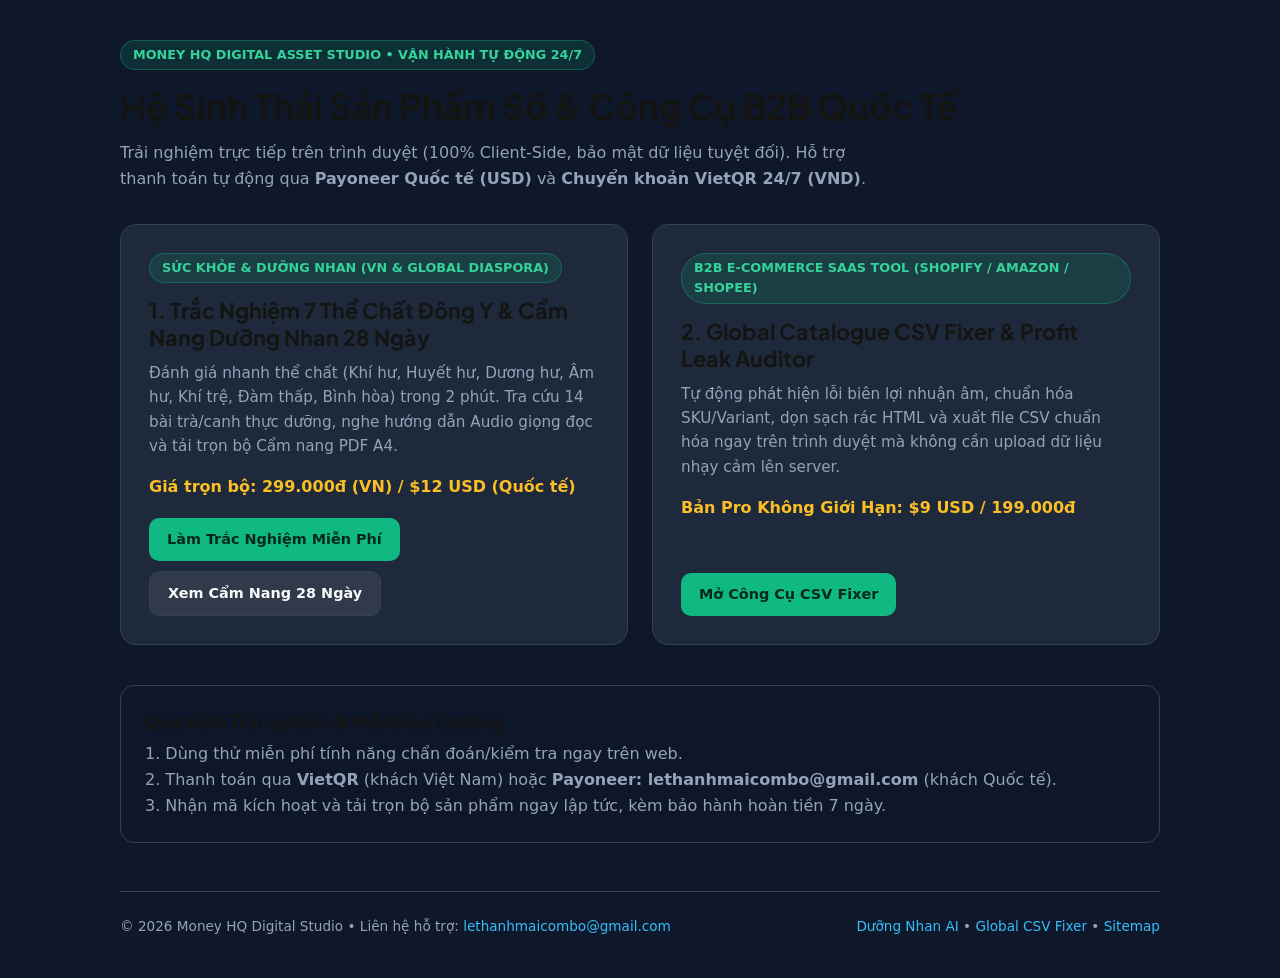
==== index.html @ 8fcea9ee "fix(prod): full quality gate overhaul, diacritics font fix, access control gate & sync" ====
<!DOCTYPE html>
<html lang="vi">
<head>
  <meta charset="UTF-8" />
  <meta name="viewport" content="width=device-width, initial-scale=1.0" />
  <title>Money HQ Digital Assets Studio | Công Cụ B2B & Cẩm Nang Chăm Sóc Sức Khỏe Chủ Động</title>
  <link rel="stylesheet" href="assets/web_capability_library/tokens.css" />
  <meta name="description" content="Hệ sinh thái sản phẩm số vận hành tự động: Cẩm Nang Dưỡng Nhan Đông Y Ứng Dụng (EXP-03) và Global E-Commerce Catalogue CSV Fixer (EXP-02)." />
  <script type="application/ld+json">
  {
    "@context": "https://schema.org",
    "@type": "ItemList",
    "name": "Money HQ Autonomous Digital Products",
    "itemListElement": [
      {
        "@type": "SoftwareApplication",
        "position": 1,
        "name": "Cẩm Nang Dưỡng Nhan & Trắc Nghiệm 7 Thể Chất Đông Y",
        "applicationCategory": "HealthApplication",
        "offers": {"@type": "Offer", "price": "12.00", "priceCurrency": "USD"}
      },
      {
        "@type": "SoftwareApplication",
        "position": 2,
        "name": "Global E-Commerce Catalogue CSV Fixer & Profit Auditor",
        "applicationCategory": "BusinessApplication",
        "offers": {"@type": "Offer", "price": "9.00", "priceCurrency": "USD"}
      }
    ]
  }
  </script>
  <style>
    :root {
      --bg: #0f172a;
      --card: #1e293b;
      --border: #334155;
      --text: #f8fafc;
      --muted: #94a3b8;
      --emerald: #10b981;
      --amber: #f59e0b;
      --rose: #f43f5e;
    }
    * { box-sizing: border-box; margin: 0; padding: 0; }
    body {
      font-family: 'Segoe UI', system-ui, -apple-system, sans-serif;
      background: var(--bg);
      color: var(--text);
      line-height: 1.6;
    }
    .container { max-width: 1080px; margin: 0 auto; padding: 40px 20px; }
    .badge {
      display: inline-block;
      background: rgba(16, 185, 129, 0.15);
      color: #34d399;
      border: 1px solid rgba(16, 185, 129, 0.35);
      padding: 4px 12px;
      border-radius: 999px;
      font-size: 0.8rem;
      font-weight: 700;
      margin-bottom: 14px;
    }
    h1 { font-size: 2.2rem; margin-bottom: 12px; }
    .subtitle { color: var(--muted); max-width: 760px; margin-bottom: 32px; }
    .grid { display: grid; grid-template-columns: repeat(auto-fit, minmax(320px, 1fr)); gap: 24px; }
    .card {
      background: var(--card);
      border: 1px solid var(--border);
      border-radius: 16px;
      padding: 28px;
      display: flex;
      flex-direction: column;
      justify-content: space-between;
    }
    .card h2 { font-size: 1.35rem; margin-bottom: 10px; }
    .card p { color: var(--muted); font-size: 0.95rem; margin-bottom: 16px; }
    .price-row {
      display: flex;
      gap: 12px;
      align-items: center;
      margin-bottom: 18px;
      font-weight: 700;
      color: #fbbf24;
    }
    .btn-group { display: flex; flex-wrap: wrap; gap: 10px; }
    .btn {
      display: inline-block;
      text-decoration: none;
      padding: 10px 18px;
      border-radius: 10px;
      font-weight: 700;
      font-size: 0.9rem;
    }
    .btn-primary { background: var(--emerald); color: #06281e; }
    .btn-secondary { background: rgba(255,255,255,0.08); color: var(--text); border: 1px solid var(--border); }
    .how-it-works {
      margin-top: 40px;
      background: rgba(15, 23, 42, 0.7);
      border: 1px solid var(--border);
      border-radius: 14px;
      padding: 24px;
    }
    footer {
      margin-top: 48px;
      padding-top: 24px;
      border-top: 1px solid var(--border);
      color: var(--muted);
      font-size: 0.85rem;
      display: flex;
      justify-content: space-between;
      flex-wrap: wrap;
      gap: 12px;
    }
    footer a { color: #38bdf8; text-decoration: none; }
  </style>
</head>
<body>
  <div class="container">
    <span class="badge">MONEY HQ DIGITAL ASSET STUDIO • VẬN HÀNH TỰ ĐỘNG 24/7</span>
    <h1>Hệ Sinh Thái Sản Phẩm Số & Công Cụ B2B Quốc Tế</h1>
    <p class="subtitle">
      Trải nghiệm trực tiếp trên trình duyệt (100% Client-Side, bảo mật dữ liệu tuyệt đối).
      Hỗ trợ thanh toán tự động qua <strong>Payoneer Quốc tế (USD)</strong> và <strong>Chuyển khoản VietQR 24/7 (VND)</strong>.
    </p>

    <div class="grid">
      <div class="card">
        <div>
          <span class="badge">SỨC KHỎE & DƯỠNG NHAN (VN & GLOBAL DIASPORA)</span>
          <h2>1. Trắc Nghiệm 7 Thể Chất Đông Y & Cẩm Nang Dưỡng Nhan 28 Ngày</h2>
          <p>
            Đánh giá nhanh thể chất (Khí hư, Huyết hư, Dương hư, Âm hư, Khí trệ, Đàm thấp, Bình hòa) trong 2 phút.
            Tra cứu 14 bài trà/canh thực dưỡng, nghe hướng dẫn Audio giọng đọc và tải trọn bộ Cẩm nang PDF A4.
          </p>
          <div class="price-row">
            <span>Giá trọn bộ: 299.000đ (VN) / $12 USD (Quốc tế)</span>
          </div>
        </div>
        <div class="btn-group">
          <a class="btn btn-primary" href="experiments/exp03-duong-nhan-ai-mvp/">Làm Trắc Nghiệm Miễn Phí</a>
          <a class="btn btn-secondary" href="experiments/exp03-duong-nhan-ai-mvp/handbook.html">Xem Cẩm Nang 28 Ngày</a>
        </div>
      </div>

      <div class="card">
        <div>
          <span class="badge">B2B E-COMMERCE SAAS TOOL (SHOPIFY / AMAZON / SHOPEE)</span>
          <h2>2. Global Catalogue CSV Fixer & Profit Leak Auditor</h2>
          <p>
            Tự động phát hiện lỗi biên lợi nhuận âm, chuẩn hóa SKU/Variant, dọn sạch rác HTML và xuất file CSV
            chuẩn hóa ngay trên trình duyệt mà không cần upload dữ liệu nhạy cảm lên server.
          </p>
          <div class="price-row">
            <span>Bản Pro Không Giới Hạn: $9 USD / 199.000đ</span>
          </div>
        </div>
        <div class="btn-group">
          <a class="btn btn-primary" href="experiments/exp02-catalogue-qa-pilot/">Mở Công Cụ CSV Fixer</a>
        </div>
      </div>
    </div>

    <div class="how-it-works">
      <h3>Quy trình Trải nghiệm & Mở khóa Tự động</h3>
      <p style="color: var(--muted); margin-top: 8px;">
        1. Dùng thử miễn phí tính năng chẩn đoán/kiểm tra ngay trên web.<br/>
        2. Thanh toán qua <strong>VietQR</strong> (khách Việt Nam) hoặc <strong>Payoneer: lethanhmaicombo@gmail.com</strong> (khách Quốc tế).<br/>
        3. Nhận mã kích hoạt và tải trọn bộ sản phẩm ngay lập tức, kèm bảo hành hoàn tiền 7 ngày.
      </p>
    </div>

    <footer>
      <div>© 2026 Money HQ Digital Studio • Liên hệ hỗ trợ: <a href="mailto:lethanhmaicombo@gmail.com">lethanhmaicombo@gmail.com</a></div>
      <div>
        <a href="experiments/exp03-duong-nhan-ai-mvp/">Dưỡng Nhan AI</a> •
        <a href="experiments/exp02-catalogue-qa-pilot/">Global CSV Fixer</a> •
        <a href="sitemap.xml">Sitemap</a>
      </div>
    </footer>
  </div>
</body>
</html>
---- assets/web_capability_library/tokens.css ----
/* hallmark: domain=money-hq-capability-library | theme=multi-material-v1 | fonts=Plus Jakarta Sans+System UI */
/* critique: Editorial material honesty over dark-mode neon AI defaults; strict 8pt spacing, tabular numerals, zero tracked-cap eyebrows. */
/* waivers: none */

@import url('https://fonts.googleapis.com/css2?family=Plus+Jakarta+Sans:ital,wght@0,400;0,500;0,600;0,700;0,800;1,400&display=swap&subset=vietnamese');

:root,
[data-theme="swiss-ledger"] {
  --bg-canvas: #faf8f5;
  --bg-surface: #ffffff;
  --bg-subtle: #f3efe8;
  --bg-inverse: #141413;
  --text-primary: #141413;
  --text-secondary: #4a4843;
  --text-muted: #706d65;
  --text-on-accent: #ffffff;
  --border-hairline: #e4dfd5;
  --border-strong: #141413;
  --accent-primary: #0f5338;
  --accent-primary-hover: #0a3d28;
  --accent-secondary: #9a3412;
  --accent-focus: #1d4ed8;
  --status-ok-bg: #ecfdf5;
  --status-ok-text: #065f46;
  --status-warn-bg: #fffbeb;
  --status-warn-text: #92400e;
  --status-danger-bg: #fef2f2;
  --status-danger-text: #991b1b;
  --font-display: 'Plus Jakarta Sans', -apple-system, BlinkMacSystemFont, "Segoe UI", Roboto, sans-serif;
  --font-sans: 'Plus Jakarta Sans', -apple-system, BlinkMacSystemFont, "Segoe UI", Roboto, sans-serif;
  --font-mono: 'JetBrains Mono', 'Consolas', monospace;
  --radius-sm: 6px;
  --radius-md: 10px;
  --radius-lg: 14px;
  --shadow-card: 0 1px 2px rgba(20, 20, 19, 0.05), 0 8px 24px rgba(20, 20, 19, 0.04);
  --space-1: 8px;
  --space-2: 16px;
  --space-3: 24px;
  --space-4: 32px;
  --space-5: 48px;
  --space-6: 64px;
  --measure-container: 1120px;
  --measure-reading: 68ch;
}

[data-theme="apothecary-paper"] {
  --bg-canvas: #f7f3eb;
  --bg-surface: #fffdf9;
  --bg-subtle: #efe8da;
  --bg-inverse: #231b18;
  --text-primary: #231b18;
  --text-secondary: #52433d;
  --text-muted: #78665e;
  --text-on-accent: #fffdf9;
  --border-hairline: #dfd5c5;
  --border-strong: #854d3b;
  --accent-primary: #8c2d19;
  --accent-primary-hover: #6e2010;
  --accent-secondary: #2e5a44;
  --accent-focus: #8c2d19;
  --font-display: 'Plus Jakarta Sans', -apple-system, BlinkMacSystemFont, "Segoe UI", Roboto, sans-serif;
  --font-sans: 'Plus Jakarta Sans', -apple-system, BlinkMacSystemFont, "Segoe UI", Roboto, sans-serif;
}

[data-theme="hospitality-warm"] {
  --bg-canvas: #fcfbf9;
  --bg-surface: #ffffff;
  --bg-subtle: #f4f2ed;
  --bg-inverse: #18181b;
  --text-primary: #18181b;
  --text-secondary: #52525b;
  --text-muted: #71717a;
  --text-on-accent: #ffffff;
  --border-hairline: #e4e4e7;
  --border-strong: #27272a;
  --accent-primary: #065f46;
  --accent-primary-hover: #064e3b;
  --accent-secondary: #b45309;
  --accent-focus: #065f46;
}

/* Hallmark Floor Gate #4: overflow-x clip on both html and body, never 100vw */
html,
body {
  overflow-x: clip;
  margin: 0;
  padding: 0;
  background-color: var(--bg-canvas);
  color: var(--text-primary);
  font-family: var(--font-sans);
  line-height: 1.6;
  -webkit-font-smoothing: antialiased;
}

*,
*::before,
*::after {
  box-sizing: border-box;
}

/* Hallmark Floor Gate #5: display heads carry overflow-wrap: break-word; min-width: 0 */
h1,
h2,
h3,
.display-heading {
  font-family: var(--font-display);
  overflow-wrap: break-word;
  min-width: 0;
  line-height: 1.25;
  letter-spacing: normal;
  color: var(--text-primary);
}

/* Hallmark Floor Gate #6: instant :focus-visible on every interactive element */
a:focus-visible,
button:focus-visible,
input:focus-visible,
select:focus-visible,
textarea:focus-visible,
[tabindex]:focus-visible {
  outline: 2px solid var(--accent-focus);
  outline-offset: 2px;
  transition: none;
}

/* Hallmark Floor Gate #2: Specific property transitions only, never transition: all */
.interactive-surface {
  transition: background-color 160ms ease-out, border-color 160ms ease-out, color 160ms ease-out, transform 160ms ease-out;
}

/* Tabular figures for prices, SKUs, metrics, and timers */
.tabular-nums,
table,
td,
th,
.price-figure {
  font-variant-numeric: tabular-nums;
}

/* Hallmark Floor Gate #14: Capped & centered container */
.cap-container {
  width: 100%;
  max-width: var(--measure-container);
  margin-inline: auto;
  padding-inline: var(--space-3);
}

/* Hallmark Floor Gate #7: Reduced motion fallback */
@media (prefers-reduced-motion: reduce) {
  *,
  *::before,
  *::after {
    animation-duration: 0.01ms !important;
    animation-iteration-count: 1 !important;
    transition-duration: 0.01ms !important;
    scroll-behavior: auto !important;
  }
}
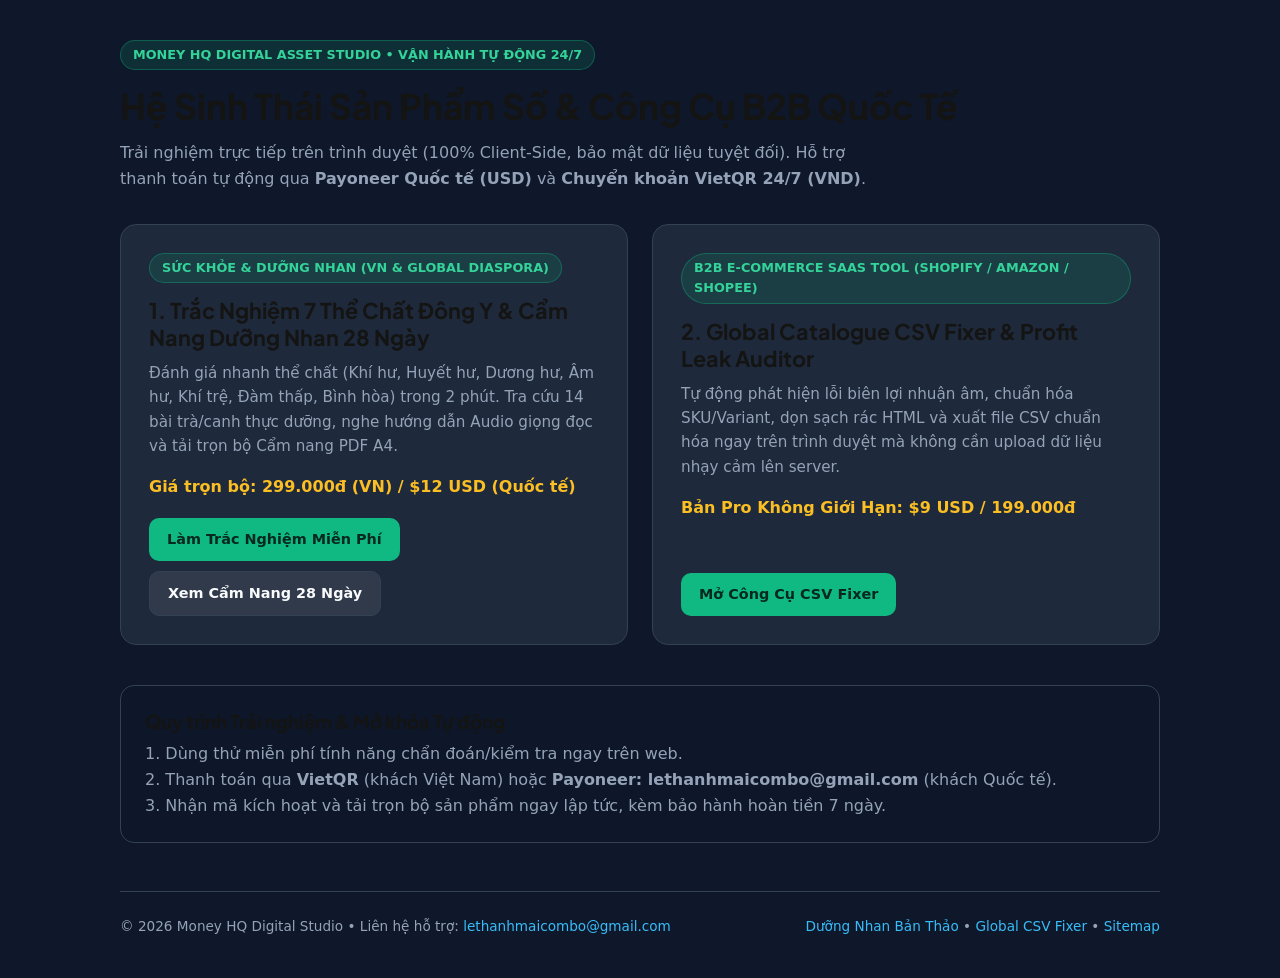
==== commit 917e4275: "fix(commercial): rebrand Duong Nhan to authentic herbal identity, add 4-column footer, and patch tel" ====
--- a/index.html
+++ b/index.html
@@ -171,7 +171,7 @@
     <footer>
       <div>© 2026 Money HQ Digital Studio • Liên hệ hỗ trợ: <a href="mailto:lethanhmaicombo@gmail.com">lethanhmaicombo@gmail.com</a></div>
       <div>
-        <a href="experiments/exp03-duong-nhan-ai-mvp/">Dưỡng Nhan AI</a> •
+        <a href="experiments/exp03-duong-nhan-ai-mvp/">Dưỡng Nhan Bản Thảo</a> •
         <a href="experiments/exp02-catalogue-qa-pilot/">Global CSV Fixer</a> •
         <a href="sitemap.xml">Sitemap</a>
       </div>
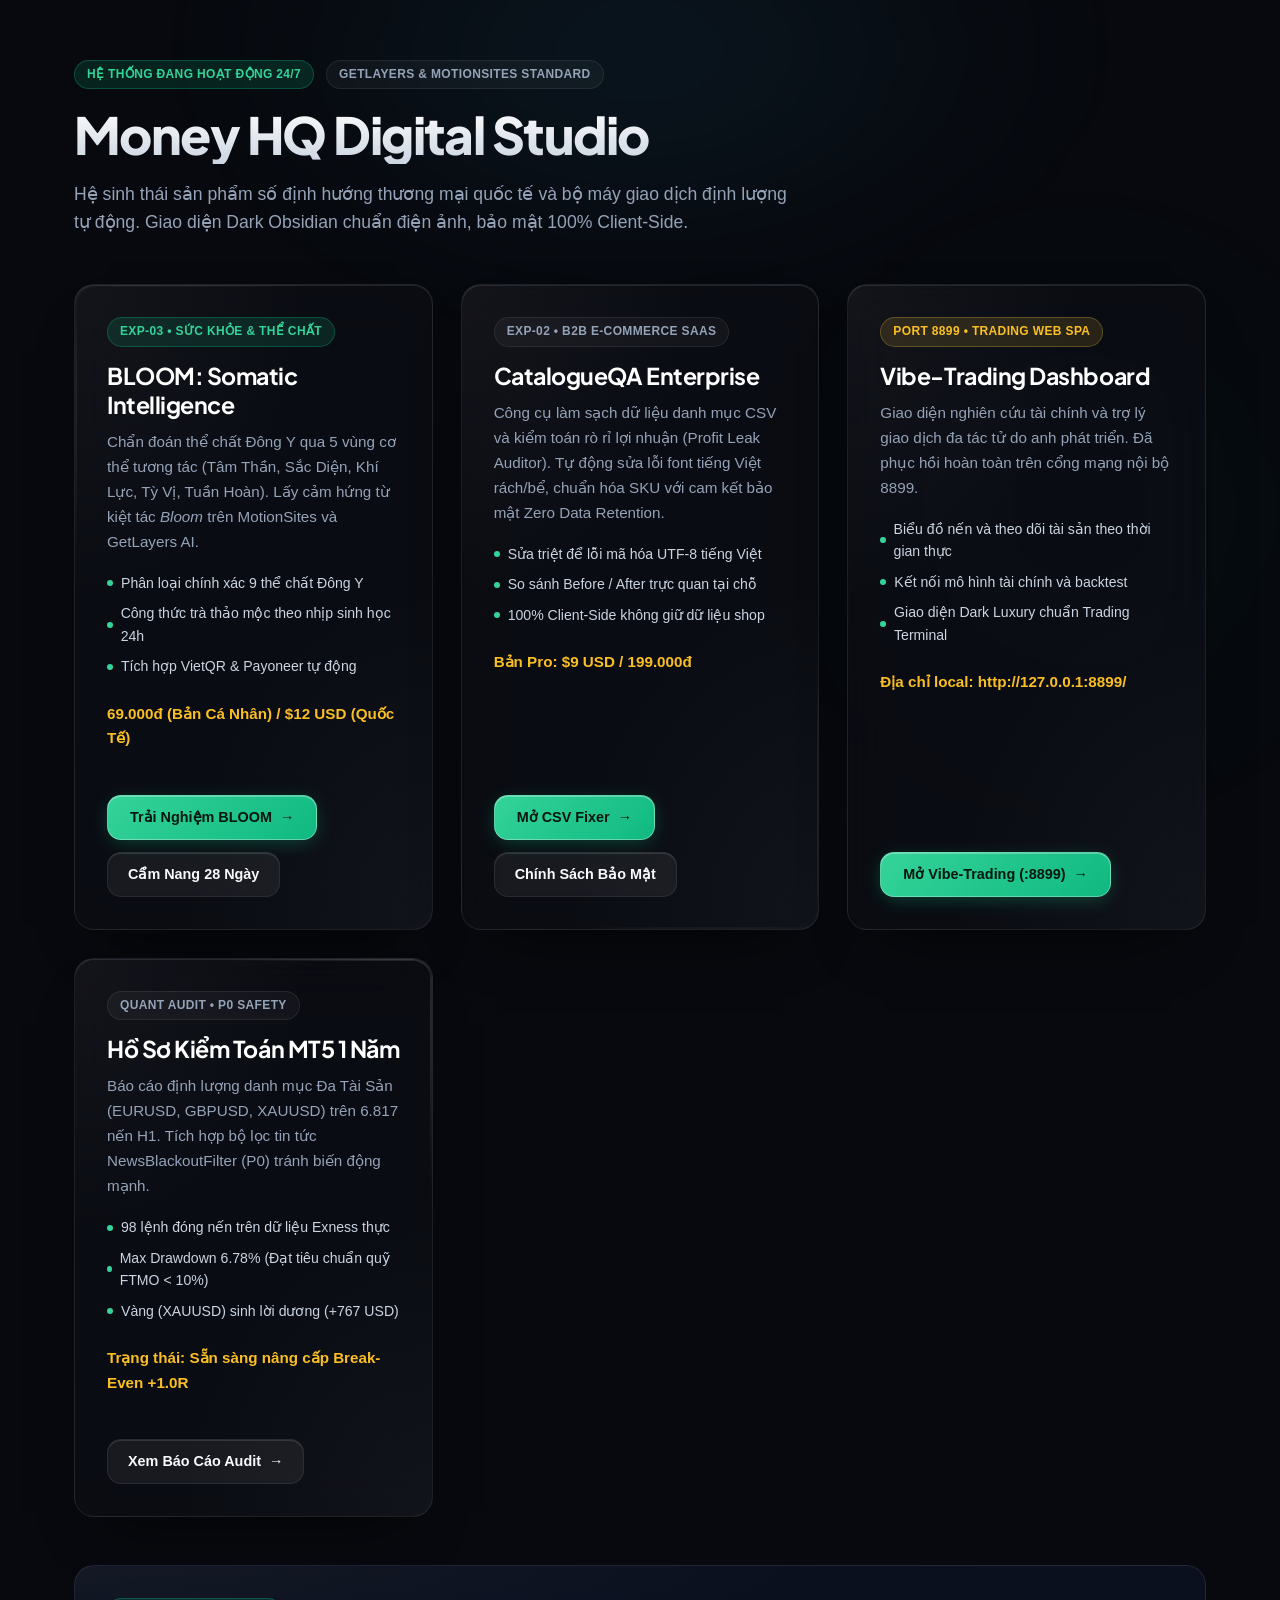
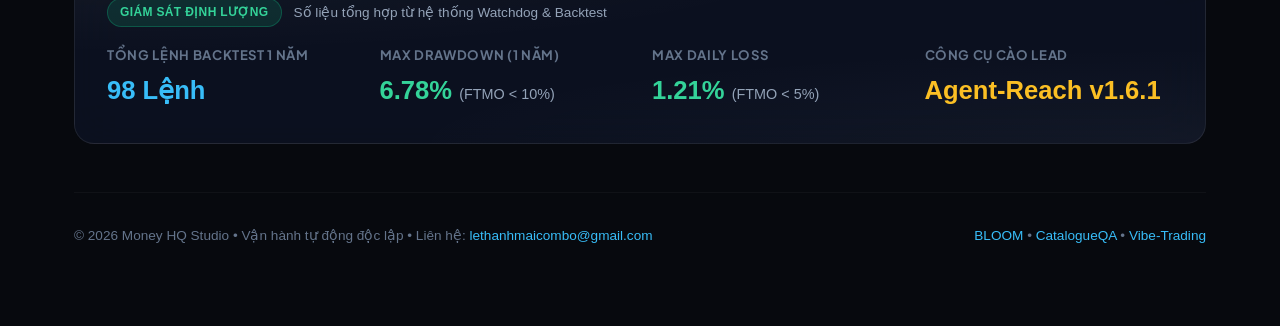
==== commit 0d8b769c: "feat(ui): adapt GetLayers cinematic glass design system and update dynamic Telegram watchdog" ====
--- a/index.html
+++ b/index.html
@@ -1,181 +1,329 @@
-<!DOCTYPE html>
-<html lang="vi">
-<head>
-  <meta charset="UTF-8" />
-  <meta name="viewport" content="width=device-width, initial-scale=1.0" />
-  <title>Money HQ Digital Assets Studio | Công Cụ B2B & Cẩm Nang Chăm Sóc Sức Khỏe Chủ Động</title>
-  <link rel="stylesheet" href="assets/web_capability_library/tokens.css" />
-  <meta name="description" content="Hệ sinh thái sản phẩm số vận hành tự động: Cẩm Nang Dưỡng Nhan Đông Y Ứng Dụng (EXP-03) và Global E-Commerce Catalogue CSV Fixer (EXP-02)." />
-  <script type="application/ld+json">
-  {
-    "@context": "https://schema.org",
-    "@type": "ItemList",
-    "name": "Money HQ Autonomous Digital Products",
-    "itemListElement": [
-      {
-        "@type": "SoftwareApplication",
-        "position": 1,
-        "name": "Cẩm Nang Dưỡng Nhan & Trắc Nghiệm 7 Thể Chất Đông Y",
-        "applicationCategory": "HealthApplication",
-        "offers": {"@type": "Offer", "price": "12.00", "priceCurrency": "USD"}
-      },
-      {
-        "@type": "SoftwareApplication",
-        "position": 2,
-        "name": "Global E-Commerce Catalogue CSV Fixer & Profit Auditor",
-        "applicationCategory": "BusinessApplication",
-        "offers": {"@type": "Offer", "price": "9.00", "priceCurrency": "USD"}
-      }
-    ]
-  }
-  </script>
-  <style>
-    :root {
-      --bg: #0f172a;
-      --card: #1e293b;
-      --border: #334155;
-      --text: #f8fafc;
-      --muted: #94a3b8;
-      --emerald: #10b981;
-      --amber: #f59e0b;
-      --rose: #f43f5e;
-    }
-    * { box-sizing: border-box; margin: 0; padding: 0; }
-    body {
-      font-family: 'Segoe UI', system-ui, -apple-system, sans-serif;
-      background: var(--bg);
-      color: var(--text);
-      line-height: 1.6;
-    }
-    .container { max-width: 1080px; margin: 0 auto; padding: 40px 20px; }
-    .badge {
-      display: inline-block;
-      background: rgba(16, 185, 129, 0.15);
-      color: #34d399;
-      border: 1px solid rgba(16, 185, 129, 0.35);
-      padding: 4px 12px;
-      border-radius: 999px;
-      font-size: 0.8rem;
-      font-weight: 700;
-      margin-bottom: 14px;
-    }
-    h1 { font-size: 2.2rem; margin-bottom: 12px; }
-    .subtitle { color: var(--muted); max-width: 760px; margin-bottom: 32px; }
-    .grid { display: grid; grid-template-columns: repeat(auto-fit, minmax(320px, 1fr)); gap: 24px; }
-    .card {
-      background: var(--card);
-      border: 1px solid var(--border);
-      border-radius: 16px;
-      padding: 28px;
-      display: flex;
-      flex-direction: column;
-      justify-content: space-between;
-    }
-    .card h2 { font-size: 1.35rem; margin-bottom: 10px; }
-    .card p { color: var(--muted); font-size: 0.95rem; margin-bottom: 16px; }
-    .price-row {
-      display: flex;
-      gap: 12px;
-      align-items: center;
-      margin-bottom: 18px;
-      font-weight: 700;
-      color: #fbbf24;
-    }
-    .btn-group { display: flex; flex-wrap: wrap; gap: 10px; }
-    .btn {
-      display: inline-block;
-      text-decoration: none;
-      padding: 10px 18px;
-      border-radius: 10px;
-      font-weight: 700;
-      font-size: 0.9rem;
-    }
-    .btn-primary { background: var(--emerald); color: #06281e; }
-    .btn-secondary { background: rgba(255,255,255,0.08); color: var(--text); border: 1px solid var(--border); }
-    .how-it-works {
-      margin-top: 40px;
-      background: rgba(15, 23, 42, 0.7);
-      border: 1px solid var(--border);
-      border-radius: 14px;
-      padding: 24px;
-    }
-    footer {
-      margin-top: 48px;
-      padding-top: 24px;
-      border-top: 1px solid var(--border);
-      color: var(--muted);
-      font-size: 0.85rem;
-      display: flex;
-      justify-content: space-between;
-      flex-wrap: wrap;
-      gap: 12px;
-    }
-    footer a { color: #38bdf8; text-decoration: none; }
-  </style>
-</head>
-<body>
-  <div class="container">
-    <span class="badge">MONEY HQ DIGITAL ASSET STUDIO • VẬN HÀNH TỰ ĐỘNG 24/7</span>
-    <h1>Hệ Sinh Thái Sản Phẩm Số & Công Cụ B2B Quốc Tế</h1>
-    <p class="subtitle">
-      Trải nghiệm trực tiếp trên trình duyệt (100% Client-Side, bảo mật dữ liệu tuyệt đối).
-      Hỗ trợ thanh toán tự động qua <strong>Payoneer Quốc tế (USD)</strong> và <strong>Chuyển khoản VietQR 24/7 (VND)</strong>.
-    </p>
-
-    <div class="grid">
-      <div class="card">
-        <div>
-          <span class="badge">SỨC KHỎE & DƯỠNG NHAN (VN & GLOBAL DIASPORA)</span>
-          <h2>1. Trắc Nghiệm 7 Thể Chất Đông Y & Cẩm Nang Dưỡng Nhan 28 Ngày</h2>
-          <p>
-            Đánh giá nhanh thể chất (Khí hư, Huyết hư, Dương hư, Âm hư, Khí trệ, Đàm thấp, Bình hòa) trong 2 phút.
-            Tra cứu 14 bài trà/canh thực dưỡng, nghe hướng dẫn Audio giọng đọc và tải trọn bộ Cẩm nang PDF A4.
-          </p>
-          <div class="price-row">
-            <span>Giá trọn bộ: 299.000đ (VN) / $12 USD (Quốc tế)</span>
-          </div>
-        </div>
-        <div class="btn-group">
-          <a class="btn btn-primary" href="experiments/exp03-duong-nhan-ai-mvp/">Làm Trắc Nghiệm Miễn Phí</a>
-          <a class="btn btn-secondary" href="experiments/exp03-duong-nhan-ai-mvp/handbook.html">Xem Cẩm Nang 28 Ngày</a>
-        </div>
-      </div>
-
-      <div class="card">
-        <div>
-          <span class="badge">B2B E-COMMERCE SAAS TOOL (SHOPIFY / AMAZON / SHOPEE)</span>
-          <h2>2. Global Catalogue CSV Fixer & Profit Leak Auditor</h2>
-          <p>
-            Tự động phát hiện lỗi biên lợi nhuận âm, chuẩn hóa SKU/Variant, dọn sạch rác HTML và xuất file CSV
-            chuẩn hóa ngay trên trình duyệt mà không cần upload dữ liệu nhạy cảm lên server.
-          </p>
-          <div class="price-row">
-            <span>Bản Pro Không Giới Hạn: $9 USD / 199.000đ</span>
-          </div>
-        </div>
-        <div class="btn-group">
-          <a class="btn btn-primary" href="experiments/exp02-catalogue-qa-pilot/">Mở Công Cụ CSV Fixer</a>
-        </div>
-      </div>
-    </div>
-
-    <div class="how-it-works">
-      <h3>Quy trình Trải nghiệm & Mở khóa Tự động</h3>
-      <p style="color: var(--muted); margin-top: 8px;">
-        1. Dùng thử miễn phí tính năng chẩn đoán/kiểm tra ngay trên web.<br/>
-        2. Thanh toán qua <strong>VietQR</strong> (khách Việt Nam) hoặc <strong>Payoneer: lethanhmaicombo@gmail.com</strong> (khách Quốc tế).<br/>
-        3. Nhận mã kích hoạt và tải trọn bộ sản phẩm ngay lập tức, kèm bảo hành hoàn tiền 7 ngày.
-      </p>
-    </div>
-
-    <footer>
-      <div>© 2026 Money HQ Digital Studio • Liên hệ hỗ trợ: <a href="mailto:lethanhmaicombo@gmail.com">lethanhmaicombo@gmail.com</a></div>
-      <div>
-        <a href="experiments/exp03-duong-nhan-ai-mvp/">Dưỡng Nhan Bản Thảo</a> •
-        <a href="experiments/exp02-catalogue-qa-pilot/">Global CSV Fixer</a> •
-        <a href="sitemap.xml">Sitemap</a>
-      </div>
-    </footer>
-  </div>
-</body>
-</html>
+<!DOCTYPE html>
+<html lang="vi">
+<head>
+  <meta charset="UTF-8" />
+  <meta name="viewport" content="width=device-width, initial-scale=1.0" />
+  <title>Money HQ Studio | Cinematic Digital Assets & Quantitative Control Plane</title>
+  <link rel="stylesheet" href="assets/web_capability_library/tokens.css" />
+  <link rel="stylesheet" href="assets/getlayers_library/getlayers.css" />
+  <meta name="description" content="Trung tâm điều hành hệ sinh thái sản phẩm số tự động & quant trading: BLOOM Somatic Intelligence, CatalogueQA Enterprise, Vibe-Trading Hub." />
+  
+  <script type="application/ld+json">
+  {
+    "@context": "https://schema.org",
+    "@type": "SoftwareApplication",
+    "name": "Money HQ Autonomous Studio",
+    "applicationCategory": "BusinessApplication",
+    "operatingSystem": "Web Browser"
+  }
+  </script>
+
+  <style>
+    * { box-sizing: border-box; margin: 0; padding: 0; }
+    body {
+      background: var(--layer-bg);
+      color: var(--layer-text-primary);
+      font-family: -apple-system, BlinkMacSystemFont, "Segoe UI", Roboto, sans-serif;
+      line-height: 1.6;
+      min-height: 100vh;
+      position: relative;
+      overflow-x: hidden;
+    }
+    .wrapper {
+      max-width: 1180px;
+      margin: 0 auto;
+      padding: 60px 24px 80px;
+      position: relative;
+      z-index: 10;
+    }
+    .header {
+      margin-bottom: 48px;
+    }
+    .eyebrow-row {
+      display: flex;
+      align-items: center;
+      gap: 12px;
+      margin-bottom: 16px;
+    }
+    h1 {
+      font-size: clamp(2rem, 4vw, 3.2rem);
+      font-weight: 800;
+      letter-spacing: -0.03em;
+      line-height: 1.15;
+      background: linear-gradient(180deg, #ffffff 0%, #cbd5e1 100%);
+      -webkit-background-clip: text;
+      -webkit-text-fill-color: transparent;
+      margin-bottom: 16px;
+    }
+    .lead {
+      font-size: 1.1rem;
+      color: var(--layer-text-muted);
+      max-width: 720px;
+      margin-bottom: 32px;
+    }
+    .grid {
+      display: grid;
+      grid-template-columns: repeat(auto-fit, minmax(340px, 1fr));
+      gap: 28px;
+      margin-bottom: 48px;
+    }
+    .product-card {
+      padding: 32px;
+      display: flex;
+      flex-direction: column;
+      justify-content: space-between;
+      min-height: 380px;
+    }
+    .card-top {
+      margin-bottom: 24px;
+    }
+    .card-title {
+      font-size: 1.45rem;
+      font-weight: 700;
+      color: #ffffff;
+      margin: 14px 0 10px;
+      letter-spacing: -0.02em;
+    }
+    .card-desc {
+      color: var(--layer-text-muted);
+      font-size: 0.95rem;
+      line-height: 1.65;
+      margin-bottom: 18px;
+    }
+    .feature-list {
+      list-style: none;
+      display: flex;
+      flex-direction: column;
+      gap: 8px;
+      font-size: 0.88rem;
+      color: #cbd5e1;
+      margin-bottom: 24px;
+    }
+    .feature-list li {
+      display: flex;
+      align-items: center;
+      gap: 8px;
+    }
+    .feature-list li span.dot {
+      width: 6px;
+      height: 6px;
+      border-radius: 50%;
+      background: #34d399;
+    }
+    .price-tag {
+      font-size: 0.95rem;
+      font-weight: 700;
+      color: #fbbf24;
+      margin-bottom: 20px;
+    }
+    .card-actions {
+      display: flex;
+      flex-wrap: wrap;
+      gap: 12px;
+    }
+    .stats-shelf {
+      padding: 32px;
+      margin-bottom: 48px;
+      background: var(--layer-aurora), rgba(15, 23, 42, 0.6);
+      border: 1px solid var(--layer-border-soft);
+      border-radius: var(--layer-radius-lg);
+      backdrop-filter: var(--layer-glass-blur);
+    }
+    .stats-grid {
+      display: grid;
+      grid-template-columns: repeat(auto-fit, minmax(200px, 1fr));
+      gap: 24px;
+      margin-top: 20px;
+    }
+    .stat-item h3 {
+      font-size: 0.82rem;
+      color: var(--layer-text-dim);
+      text-transform: uppercase;
+      letter-spacing: 0.05em;
+      margin-bottom: 6px;
+    }
+    .stat-item p {
+      font-size: 1.6rem;
+      font-weight: 800;
+      color: #ffffff;
+    }
+    .stat-item p.emerald { color: #34d399; }
+    .stat-item p.gold { color: #fbbf24; }
+    .stat-item p.cyan { color: #38bdf8; }
+
+    footer {
+      border-top: 1px solid var(--layer-border-subtle);
+      padding-top: 32px;
+      display: flex;
+      justify-content: space-between;
+      flex-wrap: wrap;
+      gap: 16px;
+      font-size: 0.85rem;
+      color: var(--layer-text-dim);
+    }
+    footer a {
+      color: #38bdf8;
+      text-decoration: none;
+    }
+    footer a:hover {
+      text-decoration: underline;
+    }
+  </style>
+</head>
+<body>
+  <!-- Ambient Backdrop -->
+  <div class="layer-ambient-stage" aria-hidden="true">
+    <div class="layer-spotlight-top"></div>
+    <div class="layer-spotlight-accent"></div>
+  </div>
+
+  <div class="wrapper">
+    <header class="header">
+      <div class="eyebrow-row">
+        <span class="layer-pill layer-pill-emerald">Hệ Thống Đang Hoạt Động 24/7</span>
+        <span class="layer-pill">GetLayers &amp; MotionSites Standard</span>
+      </div>
+      <h1>Money HQ Digital Studio</h1>
+      <p class="lead">
+        Hệ sinh thái sản phẩm số định hướng thương mại quốc tế và bộ máy giao dịch định lượng tự động.
+        Giao diện Dark Obsidian chuẩn điện ảnh, bảo mật 100% Client-Side.
+      </p>
+    </header>
+
+    <div class="grid">
+      <!-- Card 1: BLOOM Somatic Intelligence -->
+      <article class="layer-glass-card product-card">
+        <div class="layer-border-glow">
+          <div class="layer-glow-blob" style="top: 20%; left: 30%;"></div>
+        </div>
+        <div class="card-top">
+          <span class="layer-pill layer-pill-emerald">EXP-03 • Sức Khỏe &amp; Thể Chất</span>
+          <h2 class="card-title">BLOOM: Somatic Intelligence</h2>
+          <p class="card-desc">
+            Chẩn đoán thể chất Đông Y qua 5 vùng cơ thể tương tác (Tâm Thần, Sắc Diện, Khí Lực, Tỳ Vị, Tuần Hoàn).
+            Lấy cảm hứng từ kiệt tác <em>Bloom</em> trên MotionSites và GetLayers AI.
+          </p>
+          <ul class="feature-list">
+            <li><span class="dot"></span> Phân loại chính xác 9 thể chất Đông Y</li>
+            <li><span class="dot"></span> Công thức trà thảo mộc theo nhịp sinh học 24h</li>
+            <li><span class="dot"></span> Tích hợp VietQR &amp; Payoneer tự động</li>
+          </ul>
+          <div class="price-tag">69.000đ (Bản Cá Nhân) / $12 USD (Quốc Tế)</div>
+        </div>
+        <div class="card-actions">
+          <a class="layer-btn-primary" href="experiments/exp03-duong-nhan-ai-mvp/">Trải Nghiệm BLOOM <span aria-hidden="true">&rarr;</span></a>
+          <a class="layer-btn-glass" href="experiments/exp03-duong-nhan-ai-mvp/handbook.html">Cẩm Nang 28 Ngày</a>
+        </div>
+      </article>
+
+      <!-- Card 2: CatalogueQA Enterprise -->
+      <article class="layer-glass-card product-card">
+        <div class="layer-border-glow">
+          <div class="layer-glow-blob" style="top: 80%; left: 70%;"></div>
+        </div>
+        <div class="card-top">
+          <span class="layer-pill layer-pill-cyan">EXP-02 • B2B E-Commerce SaaS</span>
+          <h2 class="card-title">CatalogueQA Enterprise</h2>
+          <p class="card-desc">
+            Công cụ làm sạch dữ liệu danh mục CSV và kiểm toán rò rỉ lợi nhuận (Profit Leak Auditor).
+            Tự động sửa lỗi font tiếng Việt rách/bể, chuẩn hóa SKU với cam kết bảo mật Zero Data Retention.
+          </p>
+          <ul class="feature-list">
+            <li><span class="dot"></span> Sửa triệt để lỗi mã hóa UTF-8 tiếng Việt</li>
+            <li><span class="dot"></span> So sánh Before / After trực quan tại chỗ</li>
+            <li><span class="dot"></span> 100% Client-Side không giữ dữ liệu shop</li>
+          </ul>
+          <div class="price-tag">Bản Pro: $9 USD / 199.000đ</div>
+        </div>
+        <div class="card-actions">
+          <a class="layer-btn-primary" href="experiments/exp02-catalogue-qa-pilot/">Mở CSV Fixer <span aria-hidden="true">&rarr;</span></a>
+          <a class="layer-btn-glass" href="experiments/exp02-catalogue-qa-pilot/privacy.html">Chính Sách Bảo Mật</a>
+        </div>
+      </article>
+
+      <!-- Card 3: Vibe-Trading UI -->
+      <article class="layer-glass-card product-card">
+        <div class="layer-border-glow">
+          <div class="layer-glow-blob" style="top: 50%; left: 50%;"></div>
+        </div>
+        <div class="card-top">
+          <span class="layer-pill layer-pill-gold">PORT 8899 • Trading Web SPA</span>
+          <h2 class="card-title">Vibe-Trading Dashboard</h2>
+          <p class="card-desc">
+            Giao diện nghiên cứu tài chính và trợ lý giao dịch đa tác tử do anh phát triển.
+            Đã phục hồi hoàn toàn trên cổng mạng nội bộ 8899.
+          </p>
+          <ul class="feature-list">
+            <li><span class="dot"></span> Biểu đồ nến và theo dõi tài sản theo thời gian thực</li>
+            <li><span class="dot"></span> Kết nối mô hình tài chính và backtest</li>
+            <li><span class="dot"></span> Giao diện Dark Luxury chuẩn Trading Terminal</li>
+          </ul>
+          <div class="price-tag">Địa chỉ local: http://127.0.0.1:8899/</div>
+        </div>
+        <div class="card-actions">
+          <a class="layer-btn-primary" href="http://127.0.0.1:8899/" target="_blank" rel="noopener">Mở Vibe-Trading (:8899) <span aria-hidden="true">&rarr;</span></a>
+        </div>
+      </article>
+
+      <!-- Card 4: Quantitative Audit & MT5 Basket -->
+      <article class="layer-glass-card product-card">
+        <div class="layer-border-glow">
+          <div class="layer-glow-blob" style="top: 10%; left: 90%;"></div>
+        </div>
+        <div class="card-top">
+          <span class="layer-pill">QUANT AUDIT • P0 SAFETY</span>
+          <h2 class="card-title">Hồ Sơ Kiểm Toán MT5 1 Năm</h2>
+          <p class="card-desc">
+            Báo cáo định lượng danh mục Đa Tài Sản (EURUSD, GBPUSD, XAUUSD) trên 6.817 nến H1.
+            Tích hợp bộ lọc tin tức NewsBlackoutFilter (P0) tránh biến động mạnh.
+          </p>
+          <ul class="feature-list">
+            <li><span class="dot"></span> 98 lệnh đóng nến trên dữ liệu Exness thực</li>
+            <li><span class="dot"></span> Max Drawdown 6.78% (Đạt tiêu chuẩn quỹ FTMO &lt; 10%)</li>
+            <li><span class="dot"></span> Vàng (XAUUSD) sinh lời dương (+767 USD)</li>
+          </ul>
+          <div class="price-tag">Trạng thái: Sẵn sàng nâng cấp Break-Even +1.0R</div>
+        </div>
+        <div class="card-actions">
+          <a class="layer-btn-glass" href="trading-agent-exness-demo/research/QUANT_BACKTEST_AUDIT_REPORT.md">Xem Báo Cáo Audit <span aria-hidden="true">&rarr;</span></a>
+        </div>
+      </article>
+    </div>
+
+    <!-- Live Performance Shelf -->
+    <section class="stats-shelf">
+      <div class="eyebrow-row">
+        <span class="layer-pill layer-pill-emerald">Giám Sát Định Lượng</span>
+        <span style="font-size: 0.85rem; color: var(--layer-text-muted);">Số liệu tổng hợp từ hệ thống Watchdog &amp; Backtest</span>
+      </div>
+      <div class="stats-grid">
+        <div class="stat-item">
+          <h3>Tổng Lệnh Backtest 1 Năm</h3>
+          <p class="cyan">98 Lệnh</p>
+        </div>
+        <div class="stat-item">
+          <h3>Max Drawdown (1 Năm)</h3>
+          <p class="emerald">6.78% <span style="font-size: 0.9rem; font-weight: 500; color: #94a3b8;">(FTMO &lt; 10%)</span></p>
+        </div>
+        <div class="stat-item">
+          <h3>Max Daily Loss</h3>
+          <p class="emerald">1.21% <span style="font-size: 0.9rem; font-weight: 500; color: #94a3b8;">(FTMO &lt; 5%)</span></p>
+        </div>
+        <div class="stat-item">
+          <h3>Công Cụ Cào Lead</h3>
+          <p class="gold">Agent-Reach v1.6.1</p>
+        </div>
+      </div>
+    </section>
+
+    <footer>
+      <div>&copy; 2026 Money HQ Studio &bull; Vận hành tự động độc lập &bull; Liên hệ: <a href="mailto:lethanhmaicombo@gmail.com">lethanhmaicombo@gmail.com</a></div>
+      <div>
+        <a href="http://127.0.0.1:8000/experiments/exp03-duong-nhan-ai-mvp/">BLOOM</a> &bull;
+        <a href="http://127.0.0.1:8000/experiments/exp02-catalogue-qa-pilot/">CatalogueQA</a> &bull;
+        <a href="http://127.0.0.1:8899/">Vibe-Trading</a>
+      </div>
+    </footer>
+  </div>
+</body>
+</html>
--- a/assets/getlayers_library/getlayers.css
+++ b/assets/getlayers_library/getlayers.css
@@ -0,0 +1,215 @@
+/**
+ * GetLayers Cinematic UI Design System
+ * Reverse-engineered & adapted from https://getlayers.ai
+ * Architecture: Textura Agency Cinematic Design Layer
+ */
+
+:root {
+  /* Surface & Canvas */
+  --layer-bg: #07090e;
+  --layer-bg-card: rgba(12, 14, 20, 0.75);
+  --layer-border-soft: rgba(255, 255, 255, 0.08);
+  --layer-border-subtle: rgba(255, 255, 255, 0.04);
+  --layer-border-highlight: rgba(255, 255, 255, 0.18);
+  
+  /* Aurora & Shimmer Backdrops */
+  --layer-aurora: radial-gradient(120% 90% at 0% 0%, rgba(254, 234, 225, 0.04), transparent 55%),
+                  radial-gradient(120% 90% at 100% 100%, rgba(192, 206, 242, 0.04), transparent 60%);
+  --layer-glass-blur: blur(24px) saturate(1.4);
+  --layer-rim-light: inset 0 1px 0 0 rgba(255, 255, 255, 0.1);
+  --layer-shadow-depth: 0 30px 60px -36px rgba(0, 0, 0, 0.85);
+
+  /* Typography Colors */
+  --layer-text-primary: #f8fafc;
+  --layer-text-muted: #94a3b8;
+  --layer-text-dim: #64748b;
+
+  /* Accents */
+  --layer-emerald: #10b981;
+  --layer-emerald-glow: rgba(16, 185, 129, 0.15);
+  --layer-rose: #fb7185;
+  --layer-rose-glow: rgba(251, 113, 133, 0.15);
+  --layer-gold: #d4af37;
+  --layer-gold-glow: rgba(212, 175, 55, 0.15);
+  --layer-cyan: #38bdf8;
+  --layer-cyan-glow: rgba(56, 189, 248, 0.15);
+
+  /* Radius */
+  --layer-radius-sm: 8px;
+  --layer-radius-md: 14px;
+  --layer-radius-lg: 20px;
+  --layer-radius-pill: 9999px;
+}
+
+/* 1. Cinematic Glass Card */
+.layer-glass-card {
+  position: relative;
+  background: var(--layer-aurora), var(--layer-bg-card);
+  border: 1px solid var(--layer-border-soft);
+  border-radius: var(--layer-radius-lg);
+  -webkit-backdrop-filter: var(--layer-glass-blur);
+  backdrop-filter: var(--layer-glass-blur);
+  box-shadow: var(--layer-rim-light), var(--layer-shadow-depth);
+  transition: border-color 0.25s cubic-bezier(0.16, 1, 0.3, 1),
+              box-shadow 0.25s cubic-bezier(0.16, 1, 0.3, 1),
+              transform 0.25s cubic-bezier(0.16, 1, 0.3, 1);
+  overflow: hidden;
+}
+
+.layer-glass-card:hover {
+  border-color: var(--layer-border-highlight);
+  box-shadow: var(--layer-rim-light), 0 36px 70px -30px rgba(0, 0, 0, 0.95);
+  transform: translateY(-2px);
+}
+
+/* 2. Dynamic Specular Border Glow (Masked) */
+.layer-border-glow {
+  position: absolute;
+  inset: 0;
+  border-radius: inherit;
+  padding: 1.5px;
+  pointer-events: none;
+  overflow: hidden;
+  -webkit-mask-image: linear-gradient(#000 0 0), linear-gradient(#000 0 0);
+  -webkit-mask-clip: content-box, border-box;
+  mask-composite: exclude;
+  -webkit-mask-composite: xor;
+  opacity: 0.6;
+  transition: opacity 0.3s ease;
+}
+
+.layer-glass-card:hover .layer-border-glow {
+  opacity: 1;
+}
+
+.layer-glow-blob {
+  position: absolute;
+  width: 400px;
+  height: 400px;
+  border-radius: 50%;
+  background: radial-gradient(circle, rgba(255, 255, 255, 0.25) 0%, transparent 65%);
+  filter: blur(20px);
+  pointer-events: none;
+  transform: translate(-50%, -50%);
+}
+
+/* 3. Glass Buttons */
+.layer-btn-glass {
+  display: inline-flex;
+  align-items: center;
+  justify-content: center;
+  gap: 8px;
+  padding: 10px 20px;
+  border-radius: var(--layer-radius-md);
+  font-size: 0.9rem;
+  font-weight: 600;
+  color: var(--layer-text-primary);
+  background: rgba(255, 255, 255, 0.06);
+  border: 1px solid var(--layer-border-soft);
+  box-shadow: inset 0 1px 0 rgba(255, 255, 255, 0.12);
+  text-decoration: none;
+  cursor: pointer;
+  transition: background 0.2s ease, border-color 0.2s ease, transform 0.2s ease;
+}
+
+.layer-btn-glass:hover {
+  background: rgba(255, 255, 255, 0.12);
+  border-color: var(--layer-border-highlight);
+  transform: translateY(-1px);
+}
+
+.layer-btn-glass:focus-visible {
+  outline: 2px solid var(--layer-cyan);
+  outline-offset: 2px;
+}
+
+.layer-btn-primary {
+  display: inline-flex;
+  align-items: center;
+  justify-content: center;
+  gap: 8px;
+  padding: 10px 22px;
+  border-radius: var(--layer-radius-md);
+  font-size: 0.9rem;
+  font-weight: 700;
+  color: #051610;
+  background: linear-gradient(135deg, #34d399 0%, #10b981 100%);
+  border: 1px solid rgba(255, 255, 255, 0.3);
+  box-shadow: 0 4px 20px -4px rgba(16, 185, 129, 0.4), inset 0 1px 0 rgba(255, 255, 255, 0.3);
+  text-decoration: none;
+  cursor: pointer;
+  transition: transform 0.2s ease, box-shadow 0.2s ease;
+}
+
+.layer-btn-primary:hover {
+  transform: translateY(-1px);
+  box-shadow: 0 8px 26px -4px rgba(16, 185, 129, 0.55);
+}
+
+/* 4. Ambient Stage Backdrop */
+.layer-ambient-stage {
+  position: fixed;
+  inset: 0;
+  pointer-events: none;
+  z-index: 0;
+  overflow: hidden;
+}
+
+.layer-spotlight-top {
+  position: absolute;
+  top: -200px;
+  left: 50%;
+  transform: translateX(-50%);
+  width: 900px;
+  height: 500px;
+  background: radial-gradient(ellipse at center, rgba(56, 189, 248, 0.08) 0%, transparent 70%);
+  filter: blur(60px);
+}
+
+.layer-spotlight-accent {
+  position: absolute;
+  bottom: 10%;
+  right: -100px;
+  width: 600px;
+  height: 600px;
+  background: radial-gradient(circle, rgba(16, 185, 129, 0.05) 0%, transparent 65%);
+  filter: blur(80px);
+}
+
+/* 5. Badges & Micro-Pills */
+.layer-pill {
+  display: inline-flex;
+  align-items: center;
+  gap: 6px;
+  padding: 4px 12px;
+  border-radius: var(--layer-radius-pill);
+  font-size: 0.75rem;
+  font-weight: 600;
+  letter-spacing: 0.03em;
+  text-transform: uppercase;
+  background: rgba(255, 255, 255, 0.04);
+  border: 1px solid var(--layer-border-soft);
+  color: var(--layer-text-muted);
+}
+
+.layer-pill-emerald {
+  background: var(--layer-emerald-glow);
+  border-color: rgba(16, 185, 129, 0.3);
+  color: #34d399;
+}
+
+.layer-pill-gold {
+  background: var(--layer-gold-glow);
+  border-color: rgba(212, 175, 55, 0.3);
+  color: #fbbf24;
+}
+
+/* 6. Accessibility & Hallmarks */
+@media (prefers-reduced-motion: reduce) {
+  .layer-glass-card,
+  .layer-btn-glass,
+  .layer-btn-primary {
+    transition: none !important;
+    transform: none !important;
+  }
+}
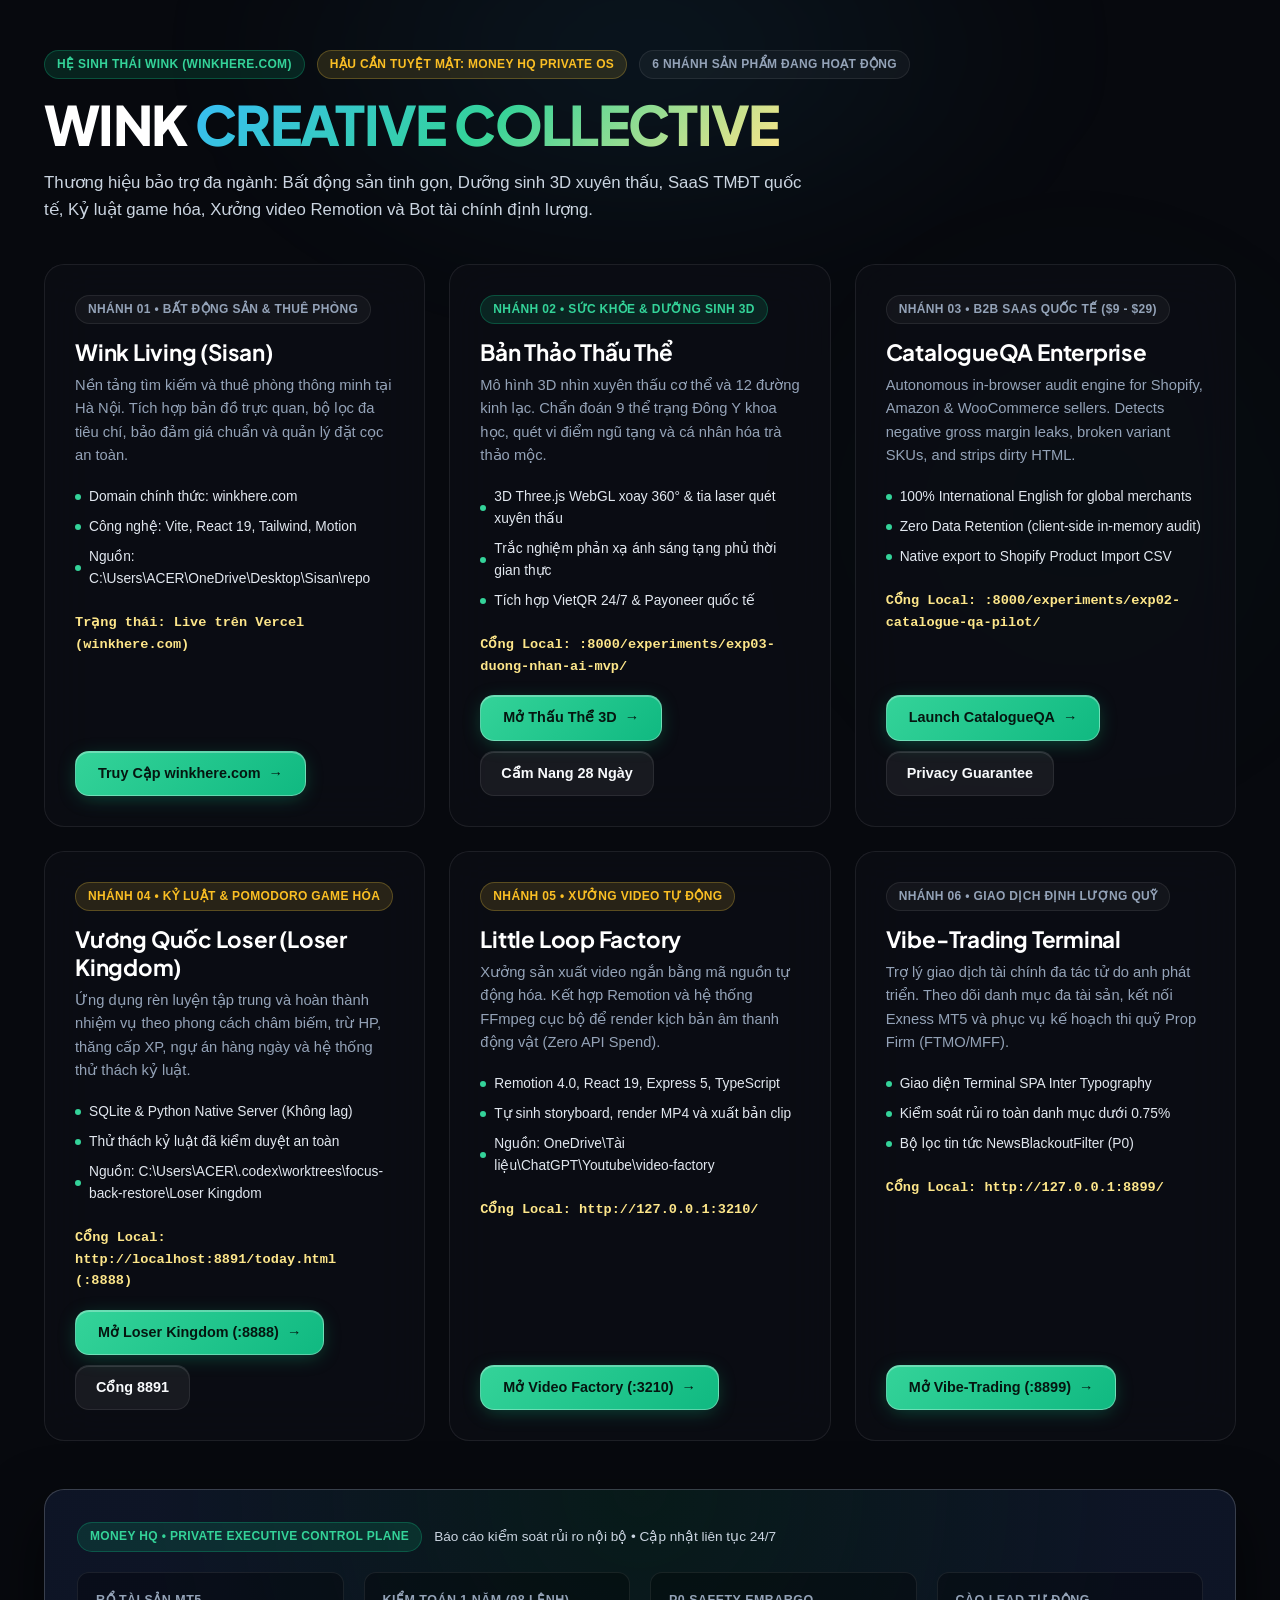
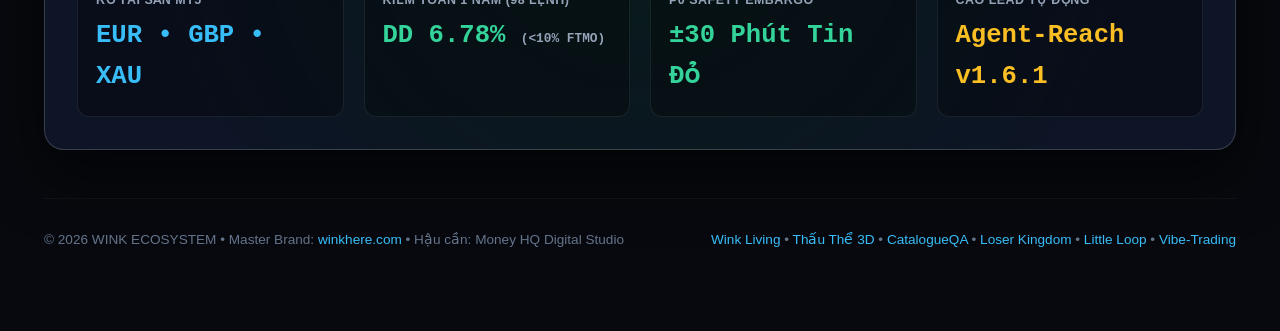
==== commit 52348d0c: "feat(somatic-3d): add floating botanical symbiosis petals, golden acupoints, and update Loser Kingdo" ====
--- a/index.html
+++ b/index.html
@@ -3,26 +3,16 @@
 <head>
   <meta charset="UTF-8" />
   <meta name="viewport" content="width=device-width, initial-scale=1.0" />
-  <title>Money HQ Studio | Cinematic Digital Assets & Quantitative Control Plane</title>
+  <title>WINK ECOSYSTEM • Central Operations Command & Digital Asset Studio</title>
   <link rel="stylesheet" href="assets/web_capability_library/tokens.css" />
   <link rel="stylesheet" href="assets/getlayers_library/getlayers.css" />
-  <meta name="description" content="Trung tâm điều hành hệ sinh thái sản phẩm số tự động & quant trading: BLOOM Somatic Intelligence, CatalogueQA Enterprise, Vibe-Trading Hub." />
+  <meta name="description" content="Trung tâm điều hành hợp nhất hệ sinh thái WINK (winkhere.com): Wink Living, Bản Thảo Thấu Thể 3D, CatalogueQA, Vương Quốc Loser, Little Loop Factory và Vibe-Trading." />
   
-  <script type="application/ld+json">
-  {
-    "@context": "https://schema.org",
-    "@type": "SoftwareApplication",
-    "name": "Money HQ Autonomous Studio",
-    "applicationCategory": "BusinessApplication",
-    "operatingSystem": "Web Browser"
-  }
-  </script>
-
   <style>
     * { box-sizing: border-box; margin: 0; padding: 0; }
     body {
       background: var(--layer-bg);
-      color: var(--layer-text-primary);
+      color: #ffffff;
       font-family: -apple-system, BlinkMacSystemFont, "Segoe UI", Roboto, sans-serif;
       line-height: 1.6;
       min-height: 100vh;
@@ -30,64 +20,75 @@
       overflow-x: hidden;
     }
     .wrapper {
-      max-width: 1180px;
+      max-width: 1240px;
       margin: 0 auto;
-      padding: 60px 24px 80px;
+      padding: 50px 24px 80px;
       position: relative;
       z-index: 10;
     }
     .header {
-      margin-bottom: 48px;
+      margin-bottom: 40px;
     }
     .eyebrow-row {
       display: flex;
       align-items: center;
       gap: 12px;
-      margin-bottom: 16px;
+      margin-bottom: 14px;
+      flex-wrap: wrap;
     }
     h1 {
-      font-size: clamp(2rem, 4vw, 3.2rem);
+      font-size: clamp(2.2rem, 4.5vw, 3.4rem);
       font-weight: 800;
       letter-spacing: -0.03em;
       line-height: 1.15;
-      background: linear-gradient(180deg, #ffffff 0%, #cbd5e1 100%);
+      color: #ffffff;
+      margin-bottom: 14px;
+    }
+    h1 span.gradient-text {
+      background: linear-gradient(135deg, #38bdf8 0%, #34d399 50%, #fde68a 100%);
       -webkit-background-clip: text;
       -webkit-text-fill-color: transparent;
-      margin-bottom: 16px;
     }
     .lead {
-      font-size: 1.1rem;
-      color: var(--layer-text-muted);
-      max-width: 720px;
-      margin-bottom: 32px;
+      font-size: 1.05rem;
+      color: #cbd5e1;
+      max-width: 780px;
+      margin-bottom: 28px;
     }
     .grid {
       display: grid;
-      grid-template-columns: repeat(auto-fit, minmax(340px, 1fr));
-      gap: 28px;
+      grid-template-columns: repeat(auto-fit, minmax(350px, 1fr));
+      gap: 24px;
       margin-bottom: 48px;
     }
-    .product-card {
-      padding: 32px;
+    .venture-card {
+      padding: 30px;
       display: flex;
       flex-direction: column;
       justify-content: space-between;
       min-height: 380px;
-    }
-    .card-top {
-      margin-bottom: 24px;
+      background: var(--layer-bg-card);
+      border: 1px solid var(--layer-border-soft);
+      border-radius: var(--layer-radius-lg);
+      backdrop-filter: var(--layer-glass-blur);
+      transition: transform 0.2s ease, border-color 0.2s ease, box-shadow 0.2s ease;
+    }
+    .venture-card:hover {
+      transform: translateY(-3px);
+      border-color: var(--layer-border-highlight);
+      box-shadow: 0 20px 40px rgba(0,0,0,0.7);
     }
     .card-title {
-      font-size: 1.45rem;
+      font-size: 1.4rem;
       font-weight: 700;
       color: #ffffff;
-      margin: 14px 0 10px;
-      letter-spacing: -0.02em;
+      margin: 14px 0 8px;
+      letter-spacing: -0.01em;
     }
     .card-desc {
-      color: var(--layer-text-muted);
-      font-size: 0.95rem;
-      line-height: 1.65;
+      color: #94a3b8;
+      font-size: 0.92rem;
+      line-height: 1.6;
       margin-bottom: 18px;
     }
     .feature-list {
@@ -95,79 +96,86 @@
       display: flex;
       flex-direction: column;
       gap: 8px;
-      font-size: 0.88rem;
-      color: #cbd5e1;
-      margin-bottom: 24px;
+      font-size: 0.86rem;
+      color: #e2e8f0;
+      margin-bottom: 22px;
     }
     .feature-list li {
       display: flex;
       align-items: center;
       gap: 8px;
     }
-    .feature-list li span.dot {
+    .dot {
       width: 6px;
       height: 6px;
       border-radius: 50%;
       background: #34d399;
-    }
-    .price-tag {
-      font-size: 0.95rem;
+      flex-shrink: 0;
+    }
+    .meta-tag {
+      font-size: 0.85rem;
       font-weight: 700;
-      color: #fbbf24;
-      margin-bottom: 20px;
+      color: #fde68a;
+      margin-bottom: 18px;
+      font-family: var(--font-mono);
     }
     .card-actions {
       display: flex;
       flex-wrap: wrap;
-      gap: 12px;
-    }
-    .stats-shelf {
+      gap: 10px;
+    }
+
+    /* Executive Control Shelf */
+    .control-shelf {
+      background: radial-gradient(circle at 50% 0%, rgba(16, 185, 129, 0.1) 0%, rgba(15, 23, 42, 0.85) 75%);
+      border: 1px solid var(--layer-border-highlight);
+      border-radius: var(--layer-radius-lg);
       padding: 32px;
       margin-bottom: 48px;
-      background: var(--layer-aurora), rgba(15, 23, 42, 0.6);
+      box-shadow: 0 24px 60px rgba(0,0,0,0.6);
+    }
+    .shelf-grid {
+      display: grid;
+      grid-template-columns: repeat(auto-fit, minmax(220px, 1fr));
+      gap: 20px;
+      margin-top: 20px;
+    }
+    .stat-box {
+      background: rgba(0,0,0,0.3);
       border: 1px solid var(--layer-border-soft);
-      border-radius: var(--layer-radius-lg);
-      backdrop-filter: var(--layer-glass-blur);
-    }
-    .stats-grid {
-      display: grid;
-      grid-template-columns: repeat(auto-fit, minmax(200px, 1fr));
-      gap: 24px;
-      margin-top: 20px;
-    }
-    .stat-item h3 {
-      font-size: 0.82rem;
-      color: var(--layer-text-dim);
+      border-radius: 12px;
+      padding: 18px;
+    }
+    .stat-label {
+      font-size: 0.78rem;
+      font-weight: 600;
+      color: #94a3b8;
       text-transform: uppercase;
-      letter-spacing: 0.05em;
+      letter-spacing: 0.04em;
       margin-bottom: 6px;
     }
-    .stat-item p {
+    .stat-num {
       font-size: 1.6rem;
       font-weight: 800;
+      font-family: var(--font-mono);
       color: #ffffff;
     }
-    .stat-item p.emerald { color: #34d399; }
-    .stat-item p.gold { color: #fbbf24; }
-    .stat-item p.cyan { color: #38bdf8; }
+    .stat-num.emerald { color: #34d399; }
+    .stat-num.amber { color: #fbbf24; }
+    .stat-num.cyan { color: #38bdf8; }
 
     footer {
       border-top: 1px solid var(--layer-border-subtle);
-      padding-top: 32px;
+      padding-top: 30px;
       display: flex;
       justify-content: space-between;
       flex-wrap: wrap;
       gap: 16px;
       font-size: 0.85rem;
-      color: var(--layer-text-dim);
-    }
-    footer a {
-      color: #38bdf8;
-      text-decoration: none;
-    }
-    footer a:hover {
-      text-decoration: underline;
-    }
+      color: #64748b;
+    }
+    footer a { color: #38bdf8; text-decoration: none; }
+    footer a:hover { text-decoration: underline; }
   </style>
 </head>
 <body>
@@ -180,147 +188,178 @@
   <div class="wrapper">
     <header class="header">
       <div class="eyebrow-row">
-        <span class="layer-pill layer-pill-emerald">Hệ Thống Đang Hoạt Động 24/7</span>
-        <span class="layer-pill">GetLayers &amp; MotionSites Standard</span>
+        <span class="layer-pill layer-pill-emerald">Hệ Sinh Thái WINK (winkhere.com)</span>
+        <span class="layer-pill layer-pill-gold">Hậu Cần Tuyệt Mật: Money HQ Private OS</span>
+        <span class="layer-pill">6 Nhánh Sản Phẩm Đang Hoạt Động</span>
       </div>
-      <h1>Money HQ Digital Studio</h1>
+      <h1>WINK <span class="gradient-text">CREATIVE COLLECTIVE</span></h1>
       <p class="lead">
-        Hệ sinh thái sản phẩm số định hướng thương mại quốc tế và bộ máy giao dịch định lượng tự động.
-        Giao diện Dark Obsidian chuẩn điện ảnh, bảo mật 100% Client-Side.
+        Thương hiệu bảo trợ đa ngành: Bất động sản tinh gọn, Dưỡng sinh 3D xuyên thấu, SaaS TMĐT quốc tế, Kỷ luật game hóa, Xưởng video Remotion và Bot tài chính định lượng.
       </p>
     </header>
 
+    <!-- 6 Venture Cards Grid -->
     <div class="grid">
-      <!-- Card 1: BLOOM Somatic Intelligence -->
-      <article class="layer-glass-card product-card">
-        <div class="layer-border-glow">
-          <div class="layer-glow-blob" style="top: 20%; left: 30%;"></div>
-        </div>
-        <div class="card-top">
-          <span class="layer-pill layer-pill-emerald">EXP-03 • Sức Khỏe &amp; Thể Chất</span>
-          <h2 class="card-title">BLOOM: Somatic Intelligence</h2>
-          <p class="card-desc">
-            Chẩn đoán thể chất Đông Y qua 5 vùng cơ thể tương tác (Tâm Thần, Sắc Diện, Khí Lực, Tỳ Vị, Tuần Hoàn).
-            Lấy cảm hứng từ kiệt tác <em>Bloom</em> trên MotionSites và GetLayers AI.
-          </p>
-          <ul class="feature-list">
-            <li><span class="dot"></span> Phân loại chính xác 9 thể chất Đông Y</li>
-            <li><span class="dot"></span> Công thức trà thảo mộc theo nhịp sinh học 24h</li>
-            <li><span class="dot"></span> Tích hợp VietQR &amp; Payoneer tự động</li>
-          </ul>
-          <div class="price-tag">69.000đ (Bản Cá Nhân) / $12 USD (Quốc Tế)</div>
-        </div>
-        <div class="card-actions">
-          <a class="layer-btn-primary" href="experiments/exp03-duong-nhan-ai-mvp/">Trải Nghiệm BLOOM <span aria-hidden="true">&rarr;</span></a>
+
+      <!-- 1. Wink Living -->
+      <article class="venture-card">
+        <div>
+          <span class="layer-pill layer-pill-cyan">NHÁNH 01 • BẤT ĐỘNG SẢN &amp; THUÊ PHÒNG</span>
+          <h2 class="card-title">Wink Living (Sisan)</h2>
+          <p class="card-desc">
+            Nền tảng tìm kiếm và thuê phòng thông minh tại Hà Nội. Tích hợp bản đồ trực quan, bộ lọc đa tiêu chí, bảo đảm giá chuẩn và quản lý đặt cọc an toàn.
+          </p>
+          <ul class="feature-list">
+            <li><span class="dot"></span> Domain chính thức: winkhere.com</li>
+            <li><span class="dot"></span> Công nghệ: Vite, React 19, Tailwind, Motion</li>
+            <li><span class="dot"></span> Nguồn: C:\Users\ACER\OneDrive\Desktop\Sisan\repo</li>
+          </ul>
+          <div class="meta-tag">Trạng thái: Live trên Vercel (winkhere.com)</div>
+        </div>
+        <div class="card-actions">
+          <a class="layer-btn-primary" href="https://winkhere.com/" target="_blank" rel="noopener">Truy Cập winkhere.com <span aria-hidden="true">&rarr;</span></a>
+        </div>
+      </article>
+
+      <!-- 2. Bản Thảo Thấu Thể -->
+      <article class="venture-card">
+        <div>
+          <span class="layer-pill layer-pill-emerald">NHÁNH 02 • SỨC KHỎE &amp; DƯỠNG SINH 3D</span>
+          <h2 class="card-title">Bản Thảo Thấu Thể</h2>
+          <p class="card-desc">
+            Mô hình 3D nhìn xuyên thấu cơ thể và 12 đường kinh lạc. Chẩn đoán 9 thể trạng Đông Y khoa học, quét vi điểm ngũ tạng và cá nhân hóa trà thảo mộc.
+          </p>
+          <ul class="feature-list">
+            <li><span class="dot"></span> 3D Three.js WebGL xoay 360&deg; &amp; tia laser quét xuyên thấu</li>
+            <li><span class="dot"></span> Trắc nghiệm phản xạ ánh sáng tạng phủ thời gian thực</li>
+            <li><span class="dot"></span> Tích hợp VietQR 24/7 &amp; Payoneer quốc tế</li>
+          </ul>
+          <div class="meta-tag">Cổng Local: :8000/experiments/exp03-duong-nhan-ai-mvp/</div>
+        </div>
+        <div class="card-actions">
+          <a class="layer-btn-primary" href="experiments/exp03-duong-nhan-ai-mvp/">Mở Thấu Thể 3D <span aria-hidden="true">&rarr;</span></a>
           <a class="layer-btn-glass" href="experiments/exp03-duong-nhan-ai-mvp/handbook.html">Cẩm Nang 28 Ngày</a>
         </div>
       </article>
 
-      <!-- Card 2: CatalogueQA Enterprise -->
-      <article class="layer-glass-card product-card">
-        <div class="layer-border-glow">
-          <div class="layer-glow-blob" style="top: 80%; left: 70%;"></div>
-        </div>
-        <div class="card-top">
-          <span class="layer-pill layer-pill-cyan">EXP-02 • B2B E-Commerce SaaS</span>
+      <!-- 3. CatalogueQA Enterprise -->
+      <article class="venture-card">
+        <div>
+          <span class="layer-pill layer-pill-cyan">NHÁNH 03 • B2B SAAS QUỐC TẾ ($9 - $29)</span>
           <h2 class="card-title">CatalogueQA Enterprise</h2>
           <p class="card-desc">
-            Công cụ làm sạch dữ liệu danh mục CSV và kiểm toán rò rỉ lợi nhuận (Profit Leak Auditor).
-            Tự động sửa lỗi font tiếng Việt rách/bể, chuẩn hóa SKU với cam kết bảo mật Zero Data Retention.
-          </p>
-          <ul class="feature-list">
-            <li><span class="dot"></span> Sửa triệt để lỗi mã hóa UTF-8 tiếng Việt</li>
-            <li><span class="dot"></span> So sánh Before / After trực quan tại chỗ</li>
-            <li><span class="dot"></span> 100% Client-Side không giữ dữ liệu shop</li>
-          </ul>
-          <div class="price-tag">Bản Pro: $9 USD / 199.000đ</div>
-        </div>
-        <div class="card-actions">
-          <a class="layer-btn-primary" href="experiments/exp02-catalogue-qa-pilot/">Mở CSV Fixer <span aria-hidden="true">&rarr;</span></a>
-          <a class="layer-btn-glass" href="experiments/exp02-catalogue-qa-pilot/privacy.html">Chính Sách Bảo Mật</a>
-        </div>
-      </article>
-
-      <!-- Card 3: Vibe-Trading UI -->
-      <article class="layer-glass-card product-card">
-        <div class="layer-border-glow">
-          <div class="layer-glow-blob" style="top: 50%; left: 50%;"></div>
-        </div>
-        <div class="card-top">
-          <span class="layer-pill layer-pill-gold">PORT 8899 • Trading Web SPA</span>
-          <h2 class="card-title">Vibe-Trading Dashboard</h2>
-          <p class="card-desc">
-            Giao diện nghiên cứu tài chính và trợ lý giao dịch đa tác tử do anh phát triển.
-            Đã phục hồi hoàn toàn trên cổng mạng nội bộ 8899.
-          </p>
-          <ul class="feature-list">
-            <li><span class="dot"></span> Biểu đồ nến và theo dõi tài sản theo thời gian thực</li>
-            <li><span class="dot"></span> Kết nối mô hình tài chính và backtest</li>
-            <li><span class="dot"></span> Giao diện Dark Luxury chuẩn Trading Terminal</li>
-          </ul>
-          <div class="price-tag">Địa chỉ local: http://127.0.0.1:8899/</div>
+            Autonomous in-browser audit engine for Shopify, Amazon &amp; WooCommerce sellers. Detects negative gross margin leaks, broken variant SKUs, and strips dirty HTML.
+          </p>
+          <ul class="feature-list">
+            <li><span class="dot"></span> 100% International English for global merchants</li>
+            <li><span class="dot"></span> Zero Data Retention (client-side in-memory audit)</li>
+            <li><span class="dot"></span> Native export to Shopify Product Import CSV</li>
+          </ul>
+          <div class="meta-tag">Cổng Local: :8000/experiments/exp02-catalogue-qa-pilot/</div>
+        </div>
+        <div class="card-actions">
+          <a class="layer-btn-primary" href="experiments/exp02-catalogue-qa-pilot/">Launch CatalogueQA <span aria-hidden="true">&rarr;</span></a>
+          <a class="layer-btn-glass" href="experiments/exp02-catalogue-qa-pilot/privacy.html">Privacy Guarantee</a>
+        </div>
+      </article>
+
+      <!-- 4. Loser Kingdom -->
+      <article class="venture-card">
+        <div>
+          <span class="layer-pill layer-pill-gold">NHÁNH 04 • KỶ LUẬT &amp; POMODORO GAME HÓA</span>
+          <h2 class="card-title">Vương Quốc Loser (Loser Kingdom)</h2>
+          <p class="card-desc">
+            Ứng dụng rèn luyện tập trung và hoàn thành nhiệm vụ theo phong cách châm biếm, trừ HP, thăng cấp XP, ngự án hàng ngày và hệ thống thử thách kỷ luật.
+          </p>
+          <ul class="feature-list">
+            <li><span class="dot"></span> SQLite &amp; Python Native Server (Không lag)</li>
+            <li><span class="dot"></span> Thử thách kỷ luật đã kiểm duyệt an toàn</li>
+            <li><span class="dot"></span> Nguồn: C:\Users\ACER\.codex\worktrees\focus-back-restore\Loser Kingdom</li>
+          </ul>
+          <div class="meta-tag">Cổng Local: http://localhost:8891/today.html (:8888)</div>
+        </div>
+        <div class="card-actions">
+          <a class="layer-btn-primary" href="http://localhost:8888/" target="_blank" rel="noopener">Mở Loser Kingdom (:8888) <span aria-hidden="true">&rarr;</span></a>
+          <a class="layer-btn-glass" href="http://localhost:8891/today.html" target="_blank" rel="noopener">Cổng 8891</a>
+        </div>
+      </article>
+
+      <!-- 5. Little Loop Factory -->
+      <article class="venture-card">
+        <div>
+          <span class="layer-pill layer-pill-gold">NHÁNH 05 • XƯỞNG VIDEO TỰ ĐỘNG</span>
+          <h2 class="card-title">Little Loop Factory</h2>
+          <p class="card-desc">
+            Xưởng sản xuất video ngắn bằng mã nguồn tự động hóa. Kết hợp Remotion và hệ thống FFmpeg cục bộ để render kịch bản âm thanh động vật (Zero API Spend).
+          </p>
+          <ul class="feature-list">
+            <li><span class="dot"></span> Remotion 4.0, React 19, Express 5, TypeScript</li>
+            <li><span class="dot"></span> Tự sinh storyboard, render MP4 và xuất bản clip</li>
+            <li><span class="dot"></span> Nguồn: OneDrive\Tài liệu\ChatGPT\Youtube\video-factory</li>
+          </ul>
+          <div class="meta-tag">Cổng Local: http://127.0.0.1:3210/</div>
+        </div>
+        <div class="card-actions">
+          <a class="layer-btn-primary" href="http://127.0.0.1:3210/" target="_blank" rel="noopener">Mở Video Factory (:3210) <span aria-hidden="true">&rarr;</span></a>
+        </div>
+      </article>
+
+      <!-- 6. Vibe-Trading Terminal -->
+      <article class="venture-card">
+        <div>
+          <span class="layer-pill layer-pill-cyan">NHÁNH 06 • GIAO DỊCH ĐỊNH LƯỢNG QUỸ</span>
+          <h2 class="card-title">Vibe-Trading Terminal</h2>
+          <p class="card-desc">
+            Trợ lý giao dịch tài chính đa tác tử do anh phát triển. Theo dõi danh mục đa tài sản, kết nối Exness MT5 và phục vụ kế hoạch thi quỹ Prop Firm (FTMO/MFF).
+          </p>
+          <ul class="feature-list">
+            <li><span class="dot"></span> Giao diện Terminal SPA Inter Typography</li>
+            <li><span class="dot"></span> Kiểm soát rủi ro toàn danh mục dưới 0.75%</li>
+            <li><span class="dot"></span> Bộ lọc tin tức NewsBlackoutFilter (P0)</li>
+          </ul>
+          <div class="meta-tag">Cổng Local: http://127.0.0.1:8899/</div>
         </div>
         <div class="card-actions">
           <a class="layer-btn-primary" href="http://127.0.0.1:8899/" target="_blank" rel="noopener">Mở Vibe-Trading (:8899) <span aria-hidden="true">&rarr;</span></a>
         </div>
       </article>
 
-      <!-- Card 4: Quantitative Audit & MT5 Basket -->
-      <article class="layer-glass-card product-card">
-        <div class="layer-border-glow">
-          <div class="layer-glow-blob" style="top: 10%; left: 90%;"></div>
-        </div>
-        <div class="card-top">
-          <span class="layer-pill">QUANT AUDIT • P0 SAFETY</span>
-          <h2 class="card-title">Hồ Sơ Kiểm Toán MT5 1 Năm</h2>
-          <p class="card-desc">
-            Báo cáo định lượng danh mục Đa Tài Sản (EURUSD, GBPUSD, XAUUSD) trên 6.817 nến H1.
-            Tích hợp bộ lọc tin tức NewsBlackoutFilter (P0) tránh biến động mạnh.
-          </p>
-          <ul class="feature-list">
-            <li><span class="dot"></span> 98 lệnh đóng nến trên dữ liệu Exness thực</li>
-            <li><span class="dot"></span> Max Drawdown 6.78% (Đạt tiêu chuẩn quỹ FTMO &lt; 10%)</li>
-            <li><span class="dot"></span> Vàng (XAUUSD) sinh lời dương (+767 USD)</li>
-          </ul>
-          <div class="price-tag">Trạng thái: Sẵn sàng nâng cấp Break-Even +1.0R</div>
-        </div>
-        <div class="card-actions">
-          <a class="layer-btn-glass" href="trading-agent-exness-demo/research/QUANT_BACKTEST_AUDIT_REPORT.md">Xem Báo Cáo Audit <span aria-hidden="true">&rarr;</span></a>
-        </div>
-      </article>
     </div>
 
-    <!-- Live Performance Shelf -->
-    <section class="stats-shelf">
+    <!-- Executive Control Shelf (Money HQ Hậu Cần) -->
+    <section class="control-shelf">
       <div class="eyebrow-row">
-        <span class="layer-pill layer-pill-emerald">Giám Sát Định Lượng</span>
-        <span style="font-size: 0.85rem; color: var(--layer-text-muted);">Số liệu tổng hợp từ hệ thống Watchdog &amp; Backtest</span>
+        <span class="layer-pill layer-pill-emerald">Money HQ • Private Executive Control Plane</span>
+        <span style="font-size: 0.85rem; color: #cbd5e1;">Báo cáo kiểm soát rủi ro nội bộ &bull; Cập nhật liên tục 24/7</span>
       </div>
-      <div class="stats-grid">
-        <div class="stat-item">
-          <h3>Tổng Lệnh Backtest 1 Năm</h3>
-          <p class="cyan">98 Lệnh</p>
-        </div>
-        <div class="stat-item">
-          <h3>Max Drawdown (1 Năm)</h3>
-          <p class="emerald">6.78% <span style="font-size: 0.9rem; font-weight: 500; color: #94a3b8;">(FTMO &lt; 10%)</span></p>
-        </div>
-        <div class="stat-item">
-          <h3>Max Daily Loss</h3>
-          <p class="emerald">1.21% <span style="font-size: 0.9rem; font-weight: 500; color: #94a3b8;">(FTMO &lt; 5%)</span></p>
-        </div>
-        <div class="stat-item">
-          <h3>Công Cụ Cào Lead</h3>
-          <p class="gold">Agent-Reach v1.6.1</p>
+      <div class="shelf-grid">
+        <div class="stat-box">
+          <div class="stat-label">Rổ Tài Sản MT5</div>
+          <div class="stat-num cyan">EUR &bull; GBP &bull; XAU</div>
+        </div>
+        <div class="stat-box">
+          <div class="stat-label">Kiểm Toán 1 Năm (98 Lệnh)</div>
+          <div class="stat-num emerald">DD 6.78% <span style="font-size:0.8rem; color:#94a3b8;">(&lt;10% FTMO)</span></div>
+        </div>
+        <div class="stat-box">
+          <div class="stat-label">P0 Safety Embargo</div>
+          <div class="stat-num emerald">&plusmn;30 Phút Tin Đỏ</div>
+        </div>
+        <div class="stat-box">
+          <div class="stat-label">Cào Lead Tự Động</div>
+          <div class="stat-num amber">Agent-Reach v1.6.1</div>
         </div>
       </div>
     </section>
 
     <footer>
-      <div>&copy; 2026 Money HQ Studio &bull; Vận hành tự động độc lập &bull; Liên hệ: <a href="mailto:lethanhmaicombo@gmail.com">lethanhmaicombo@gmail.com</a></div>
+      <div>&copy; 2026 WINK ECOSYSTEM &bull; Master Brand: <a href="https://winkhere.com/">winkhere.com</a> &bull; Hậu cần: Money HQ Digital Studio</div>
       <div>
-        <a href="http://127.0.0.1:8000/experiments/exp03-duong-nhan-ai-mvp/">BLOOM</a> &bull;
-        <a href="http://127.0.0.1:8000/experiments/exp02-catalogue-qa-pilot/">CatalogueQA</a> &bull;
+        <a href="https://winkhere.com/">Wink Living</a> &bull;
+        <a href="experiments/exp03-duong-nhan-ai-mvp/">Thấu Thể 3D</a> &bull;
+        <a href="experiments/exp02-catalogue-qa-pilot/">CatalogueQA</a> &bull;
+        <a href="http://localhost:8891/today.html">Loser Kingdom</a> &bull;
+        <a href="http://127.0.0.1:3210/">Little Loop</a> &bull;
         <a href="http://127.0.0.1:8899/">Vibe-Trading</a>
       </div>
     </footer>
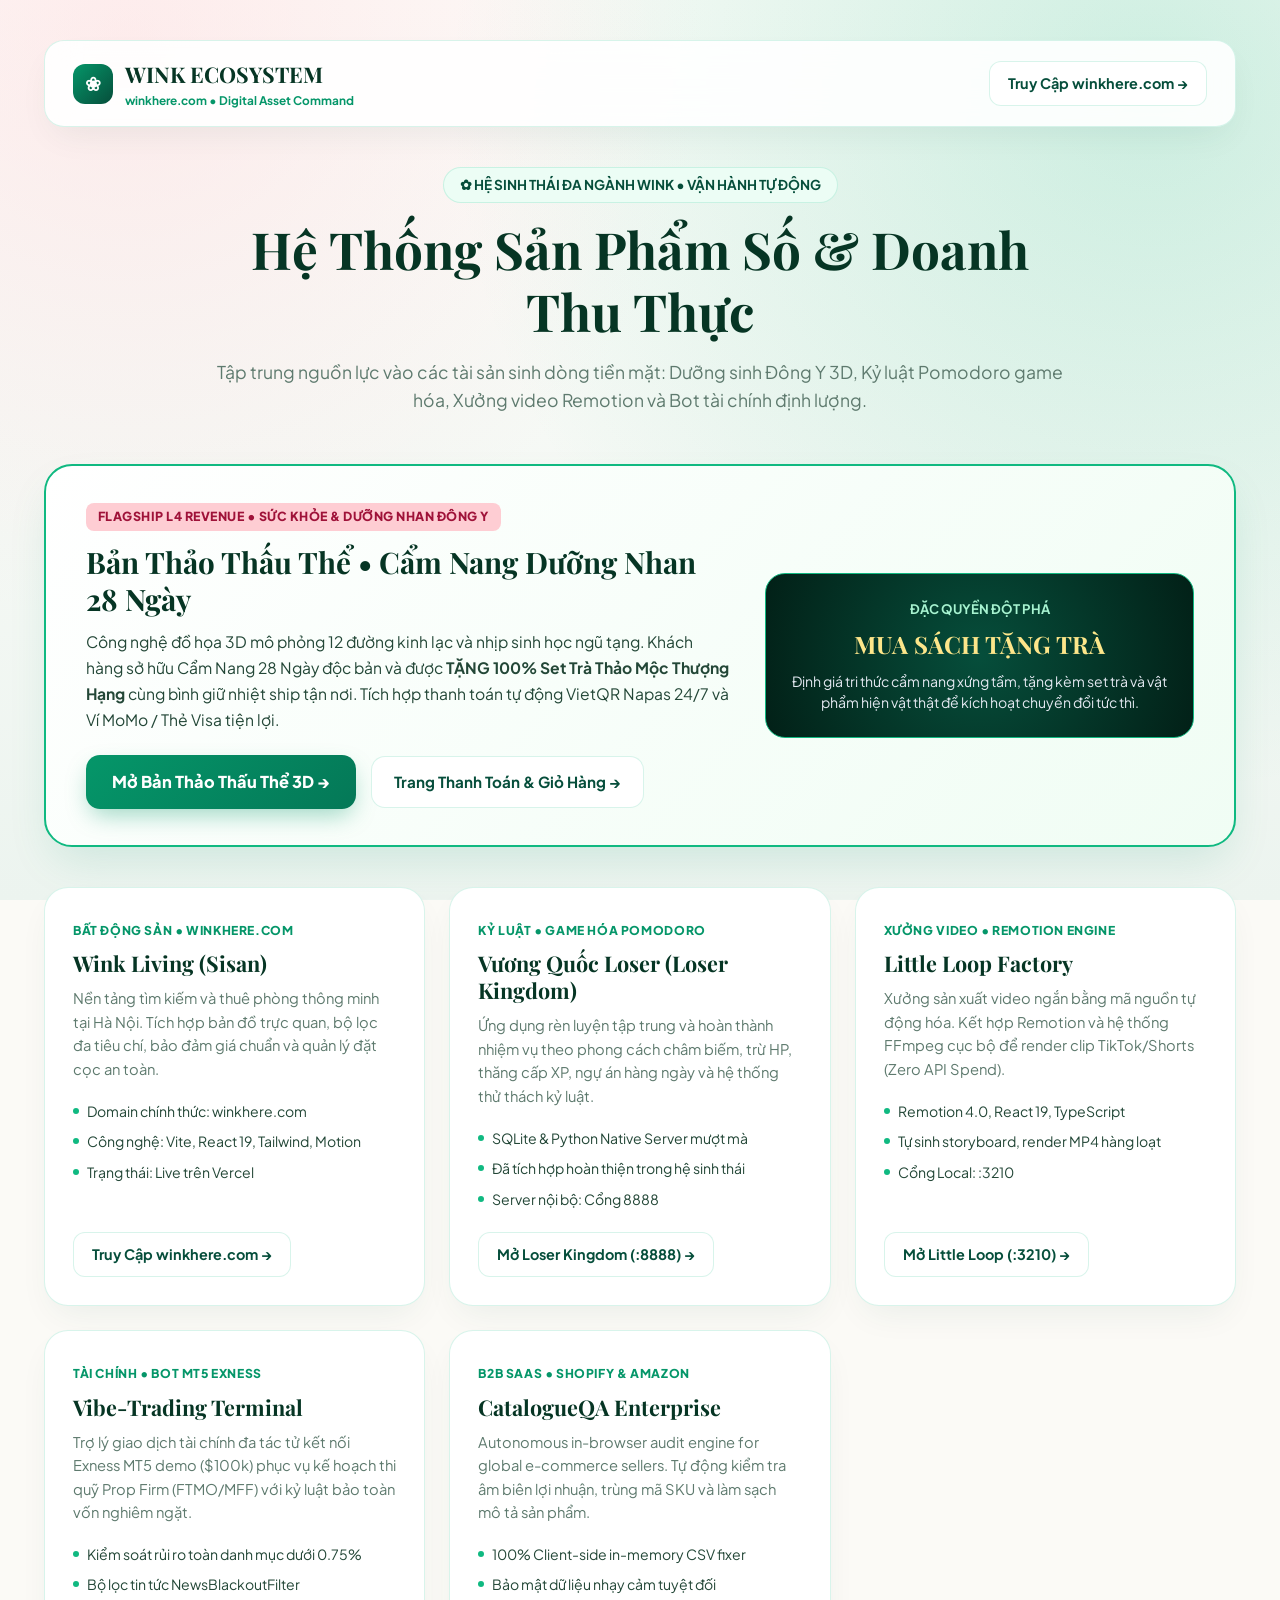
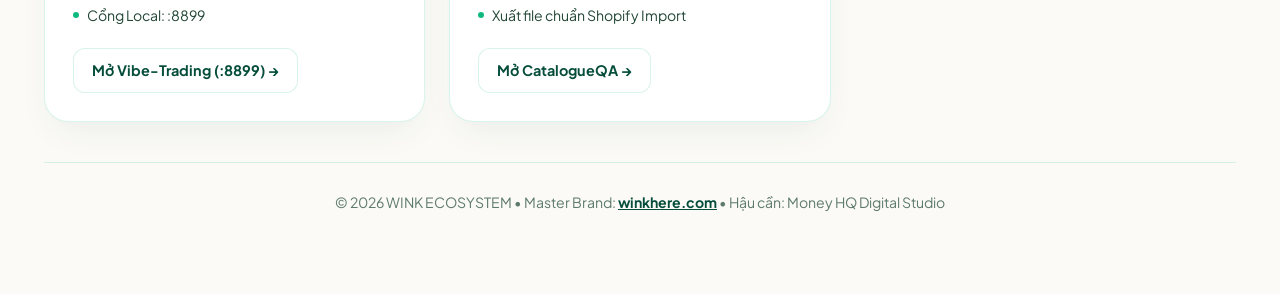
==== commit 66786afc: "feat(web-transformation): adopt master suite luminous design, mua sach tang tra psychology, momo & v" ====
--- a/index.html
+++ b/index.html
@@ -3,366 +3,468 @@
 <head>
   <meta charset="UTF-8" />
   <meta name="viewport" content="width=device-width, initial-scale=1.0" />
-  <title>WINK ECOSYSTEM • Central Operations Command & Digital Asset Studio</title>
+  <title>WINK ECOSYSTEM • Central Operations & Digital Venture Studio</title>
   <link rel="stylesheet" href="assets/web_capability_library/tokens.css" />
-  <link rel="stylesheet" href="assets/getlayers_library/getlayers.css" />
-  <meta name="description" content="Trung tâm điều hành hợp nhất hệ sinh thái WINK (winkhere.com): Wink Living, Bản Thảo Thấu Thể 3D, CatalogueQA, Vương Quốc Loser, Little Loop Factory và Vibe-Trading." />
-  
+  <link rel="preconnect" href="https://fonts.googleapis.com">
+  <link rel="preconnect" href="https://fonts.gstatic.com" crossorigin>
+  <link href="https://fonts.googleapis.com/css2?family=Playfair+Display:ital,wght@0,600;0,700;1,600&family=Plus+Jakarta+Sans:wght@300;400;500;600;700;800&family=JetBrains+Mono:wght@400;500;600&display=swap&subset=vietnamese" rel="stylesheet">
+  <meta name="description" content="Trung tâm điều hành hợp nhất hệ sinh thái WINK (winkhere.com): Bản Thảo Thấu Thể 3D, Wink Living, Vương Quốc Loser, Little Loop Factory, CatalogueQA và Vibe-Trading." />
+
   <style>
+    :root {
+      --bg-page: #fbfaf6;
+      --bg-card: #ffffff;
+      --border-soft: rgba(16, 185, 129, 0.16);
+      --border-glow: rgba(16, 185, 129, 0.35);
+
+      --text-heading: #063524;
+      --text-body: #234737;
+      --text-muted: #5e7a6e;
+
+      --brand-emerald: #059669;
+      --brand-emerald-dark: #064e3b;
+      --brand-mint: #10b981;
+      --brand-rose: #f43f5e;
+      --brand-amber: #d97706;
+
+      --font-heading: 'Playfair Display', Georgia, serif;
+      --font-body: 'Plus Jakarta Sans', -apple-system, BlinkMacSystemFont, sans-serif;
+      --font-mono: 'JetBrains Mono', monospace;
+
+      --shadow-card: 0 15px 35px -10px rgba(6, 78, 59, 0.08);
+      --shadow-hover: 0 20px 45px -10px rgba(6, 78, 59, 0.15);
+    }
+
     * { box-sizing: border-box; margin: 0; padding: 0; }
+
+    :focus-visible {
+      outline: 2px solid var(--brand-emerald);
+      outline-offset: 3px;
+    }
+
+    @media (prefers-reduced-motion: reduce) {
+      *, ::before, ::after {
+        animation-duration: 0.01ms !important;
+        transition-duration: 0.01ms !important;
+        scroll-behavior: auto !important;
+      }
+    }
+
     body {
-      background: var(--layer-bg);
-      color: #ffffff;
-      font-family: -apple-system, BlinkMacSystemFont, "Segoe UI", Roboto, sans-serif;
+      background-color: var(--bg-page);
+      background-image: 
+        radial-gradient(circle at 10% 5%, rgba(254, 205, 211, 0.35) 0%, transparent 40%),
+        radial-gradient(circle at 90% 10%, rgba(16, 185, 129, 0.2) 0%, transparent 50%),
+        linear-gradient(180deg, #fdfcf9 0%, #f4f8f4 60%, #ecf4ef 100%);
+      background-attachment: fixed;
+      color: var(--text-body);
+      font-family: var(--font-body);
       line-height: 1.6;
       min-height: 100vh;
-      position: relative;
-      overflow-x: hidden;
-    }
+    }
+
     .wrapper {
       max-width: 1240px;
       margin: 0 auto;
-      padding: 50px 24px 80px;
-      position: relative;
-      z-index: 10;
-    }
-    .header {
+      padding: 40px 24px 80px;
+    }
+
+    /* Top Brand Nav */
+    .top-nav {
+      display: flex;
+      justify-content: space-between;
+      align-items: center;
+      padding: 16px 28px;
+      background: rgba(255, 255, 255, 0.9);
+      backdrop-filter: blur(16px);
+      border: 1px solid var(--border-soft);
+      border-radius: 20px;
       margin-bottom: 40px;
-    }
-    .eyebrow-row {
+      box-shadow: var(--shadow-card);
+    }
+    .brand-group {
       display: flex;
       align-items: center;
       gap: 12px;
-      margin-bottom: 14px;
-      flex-wrap: wrap;
+    }
+    .brand-badge {
+      width: 40px;
+      height: 40px;
+      border-radius: 12px;
+      background: linear-gradient(135deg, #059669 0%, #064e3b 100%);
+      color: #ffffff;
+      display: flex;
+      align-items: center;
+      justify-content: center;
+      font-weight: 800;
+      font-size: 1.2rem;
+    }
+    .brand-title {
+      font-family: var(--font-heading);
+      font-size: 1.35rem;
+      font-weight: 700;
+      color: var(--text-heading);
+    }
+
+    /* Hero Header */
+    .hero-header {
+      text-align: center;
+      max-width: 860px;
+      margin: 0 auto 50px;
+    }
+    .hero-pill {
+      display: inline-flex;
+      align-items: center;
+      gap: 8px;
+      padding: 6px 16px;
+      border-radius: 999px;
+      background: #ecfdf5;
+      border: 1px solid var(--border-soft);
+      color: var(--brand-emerald-dark);
+      font-size: 0.85rem;
+      font-weight: 700;
+      margin-bottom: 16px;
     }
     h1 {
-      font-size: clamp(2.2rem, 4.5vw, 3.4rem);
+      font-family: var(--font-heading);
+      font-size: clamp(2.2rem, 4vw, 3.2rem);
+      font-weight: 700;
+      color: var(--text-heading);
+      line-height: 1.2;
+      margin-bottom: 16px;
+    }
+    .lead-text {
+      font-size: 1.1rem;
+      color: var(--text-muted);
+      line-height: 1.6;
+    }
+
+    /* Flagship Spotlight Hero Card (Bản Thảo Thấu Thể) */
+    .flagship-card {
+      background: linear-gradient(135deg, #ffffff 0%, #f0fdf4 100%);
+      border: 2px solid var(--brand-mint);
+      border-radius: 28px;
+      padding: 36px 40px;
+      margin-bottom: 40px;
+      box-shadow: 0 20px 45px -10px rgba(5, 150, 105, 0.15);
+      display: grid;
+      grid-template-columns: 1.2fr 0.8fr;
+      gap: 36px;
+      align-items: center;
+    }
+    @media (max-width: 900px) {
+      .flagship-card { grid-template-columns: 1fr; padding: 28px; }
+    }
+    .flagship-badge {
+      display: inline-flex;
+      padding: 4px 12px;
+      background: #fecdd3;
+      color: #9f1239;
+      font-size: 0.78rem;
       font-weight: 800;
-      letter-spacing: -0.03em;
-      line-height: 1.15;
+      border-radius: 8px;
+      margin-bottom: 12px;
+      letter-spacing: 0.04em;
+    }
+    .flagship-title {
+      font-family: var(--font-heading);
+      font-size: 1.85rem;
+      font-weight: 700;
+      color: var(--text-heading);
+      margin-bottom: 12px;
+    }
+    .flagship-desc {
+      font-size: 0.98rem;
+      color: var(--text-body);
+      margin-bottom: 22px;
+      line-height: 1.65;
+    }
+    .btn-flagship {
+      background: linear-gradient(135deg, #059669 0%, #047857 100%);
       color: #ffffff;
-      margin-bottom: 14px;
-    }
-    h1 span.gradient-text {
-      background: linear-gradient(135deg, #38bdf8 0%, #34d399 50%, #fde68a 100%);
-      -webkit-background-clip: text;
-      -webkit-text-fill-color: transparent;
-    }
-    .lead {
-      font-size: 1.05rem;
-      color: #cbd5e1;
-      max-width: 780px;
-      margin-bottom: 28px;
-    }
-    .grid {
+      padding: 14px 26px;
+      border-radius: 14px;
+      font-weight: 800;
+      font-size: 1.02rem;
+      text-decoration: none;
+      display: inline-flex;
+      align-items: center;
+      gap: 8px;
+      box-shadow: 0 10px 25px -5px rgba(5, 150, 105, 0.4);
+      transition: transform 0.2s ease, box-shadow 0.2s ease;
+    }
+    .btn-flagship:hover {
+      transform: translateY(-2px);
+      box-shadow: 0 15px 35px -5px rgba(5, 150, 105, 0.55);
+    }
+    .btn-flagship-outline {
+      background: #ffffff;
+      color: var(--brand-emerald-dark);
+      border: 1.5px solid var(--border-soft);
+      padding: 13px 22px;
+      border-radius: 14px;
+      font-weight: 700;
+      font-size: 0.95rem;
+      text-decoration: none;
+      display: inline-flex;
+      align-items: center;
+      margin-left: 12px;
+      transition: border-color 0.2s ease, background 0.2s ease;
+    }
+    .btn-flagship-outline:hover {
+      border-color: var(--brand-emerald);
+      background: #f0fdf4;
+    }
+
+    /* Grid of Venture Cards */
+    .venture-grid {
       display: grid;
-      grid-template-columns: repeat(auto-fit, minmax(350px, 1fr));
+      grid-template-columns: repeat(auto-fit, minmax(340px, 1fr));
       gap: 24px;
-      margin-bottom: 48px;
+      margin-bottom: 40px;
     }
     .venture-card {
-      padding: 30px;
+      background: var(--bg-card);
+      border: 1.5px solid var(--border-soft);
+      border-radius: 24px;
+      padding: 28px;
+      box-shadow: var(--shadow-card);
       display: flex;
       flex-direction: column;
       justify-content: space-between;
-      min-height: 380px;
-      background: var(--layer-bg-card);
-      border: 1px solid var(--layer-border-soft);
-      border-radius: var(--layer-radius-lg);
-      backdrop-filter: var(--layer-glass-blur);
-      transition: transform 0.2s ease, border-color 0.2s ease, box-shadow 0.2s ease;
+      transition: transform 0.2s ease, box-shadow 0.2s ease, border-color 0.2s ease;
     }
     .venture-card:hover {
       transform: translateY(-3px);
-      border-color: var(--layer-border-highlight);
-      box-shadow: 0 20px 40px rgba(0,0,0,0.7);
-    }
-    .card-title {
-      font-size: 1.4rem;
-      font-weight: 700;
-      color: #ffffff;
-      margin: 14px 0 8px;
-      letter-spacing: -0.01em;
-    }
-    .card-desc {
-      color: #94a3b8;
+      border-color: var(--brand-mint);
+      box-shadow: var(--shadow-hover);
+    }
+    .venture-tag {
+      font-size: 0.76rem;
+      font-weight: 800;
+      text-transform: uppercase;
+      letter-spacing: 0.05em;
+      margin-bottom: 10px;
+      display: inline-block;
+      color: var(--brand-emerald);
+    }
+    .venture-name {
+      font-family: var(--font-heading);
+      font-size: 1.35rem;
+      font-weight: 700;
+      color: var(--text-heading);
+      margin-bottom: 10px;
+    }
+    .venture-summary {
       font-size: 0.92rem;
+      color: var(--text-muted);
       line-height: 1.6;
       margin-bottom: 18px;
     }
-    .feature-list {
+    .venture-points {
       list-style: none;
+      margin-bottom: 22px;
       display: flex;
       flex-direction: column;
       gap: 8px;
-      font-size: 0.86rem;
-      color: #e2e8f0;
-      margin-bottom: 22px;
-    }
-    .feature-list li {
+      font-size: 0.88rem;
+    }
+    .venture-points li {
       display: flex;
       align-items: center;
       gap: 8px;
-    }
-    .dot {
+      color: var(--text-body);
+    }
+    .venture-points .bullet {
       width: 6px;
       height: 6px;
       border-radius: 50%;
-      background: #34d399;
-      flex-shrink: 0;
-    }
-    .meta-tag {
-      font-size: 0.85rem;
-      font-weight: 700;
-      color: #fde68a;
-      margin-bottom: 18px;
-      font-family: var(--font-mono);
-    }
-    .card-actions {
-      display: flex;
-      flex-wrap: wrap;
-      gap: 10px;
-    }
-
-    /* Executive Control Shelf */
-    .control-shelf {
-      background: radial-gradient(circle at 50% 0%, rgba(16, 185, 129, 0.1) 0%, rgba(15, 23, 42, 0.85) 75%);
-      border: 1px solid var(--layer-border-highlight);
-      border-radius: var(--layer-radius-lg);
-      padding: 32px;
-      margin-bottom: 48px;
-      box-shadow: 0 24px 60px rgba(0,0,0,0.6);
-    }
-    .shelf-grid {
-      display: grid;
-      grid-template-columns: repeat(auto-fit, minmax(220px, 1fr));
-      gap: 20px;
-      margin-top: 20px;
-    }
-    .stat-box {
-      background: rgba(0,0,0,0.3);
-      border: 1px solid var(--layer-border-soft);
+      background: var(--brand-mint);
+    }
+    .btn-venture {
+      background: #ffffff;
+      color: var(--brand-emerald-dark);
+      border: 1.5px solid var(--border-soft);
+      padding: 10px 18px;
       border-radius: 12px;
-      padding: 18px;
-    }
-    .stat-label {
-      font-size: 0.78rem;
-      font-weight: 600;
-      color: #94a3b8;
-      text-transform: uppercase;
-      letter-spacing: 0.04em;
-      margin-bottom: 6px;
-    }
-    .stat-num {
-      font-size: 1.6rem;
-      font-weight: 800;
-      font-family: var(--font-mono);
-      color: #ffffff;
-    }
-    .stat-num.emerald { color: #34d399; }
-    .stat-num.amber { color: #fbbf24; }
-    .stat-num.cyan { color: #38bdf8; }
+      font-weight: 700;
+      font-size: 0.9rem;
+      text-decoration: none;
+      display: inline-flex;
+      align-items: center;
+      gap: 6px;
+      transition: background-color 0.2s ease, border-color 0.2s ease, color 0.2s ease;
+    }
+    .btn-venture:hover {
+      background: #ecfdf5;
+      border-color: var(--brand-emerald);
+    }
 
     footer {
-      border-top: 1px solid var(--layer-border-subtle);
-      padding-top: 30px;
-      display: flex;
-      justify-content: space-between;
-      flex-wrap: wrap;
-      gap: 16px;
-      font-size: 0.85rem;
-      color: #64748b;
-    }
-    footer a { color: #38bdf8; text-decoration: none; }
-    footer a:hover { text-decoration: underline; }
+      border-top: 1px solid var(--border-soft);
+      padding-top: 28px;
+      text-align: center;
+      font-size: 0.88rem;
+      color: var(--text-muted);
+    }
   </style>
 </head>
 <body>
-  <!-- Ambient Backdrop -->
-  <div class="layer-ambient-stage" aria-hidden="true">
-    <div class="layer-spotlight-top"></div>
-    <div class="layer-spotlight-accent"></div>
-  </div>
 
   <div class="wrapper">
-    <header class="header">
-      <div class="eyebrow-row">
-        <span class="layer-pill layer-pill-emerald">Hệ Sinh Thái WINK (winkhere.com)</span>
-        <span class="layer-pill layer-pill-gold">Hậu Cần Tuyệt Mật: Money HQ Private OS</span>
-        <span class="layer-pill">6 Nhánh Sản Phẩm Đang Hoạt Động</span>
+    <!-- Top Navigation -->
+    <nav class="top-nav">
+      <div class="brand-group">
+        <div class="brand-badge">&#10048;</div>
+        <div>
+          <div class="brand-title">WINK ECOSYSTEM</div>
+          <div style="font-size: 0.74rem; color: var(--brand-emerald); font-weight: 700;">winkhere.com &bull; Digital Asset Command</div>
+        </div>
       </div>
-      <h1>WINK <span class="gradient-text">CREATIVE COLLECTIVE</span></h1>
-      <p class="lead">
-        Thương hiệu bảo trợ đa ngành: Bất động sản tinh gọn, Dưỡng sinh 3D xuyên thấu, SaaS TMĐT quốc tế, Kỷ luật game hóa, Xưởng video Remotion và Bot tài chính định lượng.
+      <div>
+        <a class="btn-venture" href="https://winkhere.com/" target="_blank" rel="noopener">Truy Cập winkhere.com &rarr;</a>
+      </div>
+    </nav>
+
+    <!-- Header -->
+    <header class="hero-header">
+      <div class="hero-pill">&#10047; HỆ SINH THÁI ĐA NGÀNH WINK &bull; VẬN HÀNH TỰ ĐỘNG</div>
+      <h1>Hệ Thống Sản Phẩm Số &amp; Doanh Thu Thực</h1>
+      <p class="lead-text">
+        Tập trung nguồn lực vào các tài sản sinh dòng tiền mặt: Dưỡng sinh Đông Y 3D, Kỷ luật Pomodoro game hóa, Xưởng video Remotion và Bot tài chính định lượng.
       </p>
     </header>
 
-    <!-- 6 Venture Cards Grid -->
-    <div class="grid">
+    <!-- FLAGSHIP SPOTLIGHT: BẢN THẢO THẤU THỂ (DƯỠNG NHAN 28 NGÀY) -->
+    <section class="flagship-card">
+      <div>
+        <span class="flagship-badge">FLAGSHIP L4 REVENUE &bull; SỨC KHỎE &amp; DƯỠNG NHAN ĐÔNG Y</span>
+        <h2 class="flagship-title">Bản Thảo Thấu Thể • Cẩm Nang Dưỡng Nhan 28 Ngày</h2>
+        <p class="flagship-desc">
+          Công nghệ đồ họa 3D mô phỏng 12 đường kinh lạc và nhịp sinh học ngũ tạng. Khách hàng sở hữu Cẩm Nang 28 Ngày độc bản và được <strong>TẶNG 100% Set Trà Thảo Mộc Thượng Hạng</strong> cùng bình giữ nhiệt ship tận nơi. Tích hợp thanh toán tự động VietQR Napas 24/7 và Ví MoMo / Thẻ Visa tiện lợi.
+        </p>
+        <div>
+          <a class="btn-flagship" href="experiments/exp03-duong-nhan-ai-mvp/">
+            Mở Bản Thảo Thấu Thể 3D &rarr;
+          </a>
+          <a class="btn-flagship-outline" href="experiments/exp03-duong-nhan-ai-mvp/checkout.html">
+            Trang Thanh Toán &amp; Giỏ Hàng &rarr;
+          </a>
+        </div>
+      </div>
+      <div style="background: radial-gradient(circle at 50% 50%, #064e3b 0%, #022017 100%); border-radius: 20px; padding: 24px; color: #ffffff; text-align: center; border: 1.5px solid var(--brand-mint);">
+        <div style="font-size: 0.82rem; color: #a7f3d0; font-weight: 700; margin-bottom: 6px;">ĐẶC QUYỀN ĐỘT PHÁ</div>
+        <div style="font-family: var(--font-heading); font-size: 1.5rem; color: #fde68a; font-weight: 700; margin-bottom: 8px;">MUA SÁCH TẶNG TRÀ</div>
+        <p style="font-size: 0.88rem; color: #e2e8f0; line-height: 1.5;">
+          Định giá tri thức cẩm nang xứng tầm, tặng kèm set trà và vật phẩm hiện vật thật để kích hoạt chuyển đổi tức thì.
+        </p>
+      </div>
+    </section>
+
+    <!-- VENTURES GRID -->
+    <div class="venture-grid">
 
       <!-- 1. Wink Living -->
       <article class="venture-card">
         <div>
-          <span class="layer-pill layer-pill-cyan">NHÁNH 01 • BẤT ĐỘNG SẢN &amp; THUÊ PHÒNG</span>
-          <h2 class="card-title">Wink Living (Sisan)</h2>
-          <p class="card-desc">
+          <span class="venture-tag">BẤT ĐỘNG SẢN &bull; WINKHERE.COM</span>
+          <h3 class="venture-name">Wink Living (Sisan)</h3>
+          <p class="venture-summary">
             Nền tảng tìm kiếm và thuê phòng thông minh tại Hà Nội. Tích hợp bản đồ trực quan, bộ lọc đa tiêu chí, bảo đảm giá chuẩn và quản lý đặt cọc an toàn.
           </p>
-          <ul class="feature-list">
-            <li><span class="dot"></span> Domain chính thức: winkhere.com</li>
-            <li><span class="dot"></span> Công nghệ: Vite, React 19, Tailwind, Motion</li>
-            <li><span class="dot"></span> Nguồn: C:\Users\ACER\OneDrive\Desktop\Sisan\repo</li>
+          <ul class="venture-points">
+            <li><span class="bullet"></span> Domain chính thức: winkhere.com</li>
+            <li><span class="bullet"></span> Công nghệ: Vite, React 19, Tailwind, Motion</li>
+            <li><span class="bullet"></span> Trạng thái: Live trên Vercel</li>
           </ul>
-          <div class="meta-tag">Trạng thái: Live trên Vercel (winkhere.com)</div>
-        </div>
-        <div class="card-actions">
-          <a class="layer-btn-primary" href="https://winkhere.com/" target="_blank" rel="noopener">Truy Cập winkhere.com <span aria-hidden="true">&rarr;</span></a>
+        </div>
+        <div>
+          <a class="btn-venture" href="https://winkhere.com/" target="_blank" rel="noopener">Truy Cập winkhere.com &rarr;</a>
         </div>
       </article>
 
-      <!-- 2. Bản Thảo Thấu Thể -->
+      <!-- 2. Loser Kingdom -->
       <article class="venture-card">
         <div>
-          <span class="layer-pill layer-pill-emerald">NHÁNH 02 • SỨC KHỎE &amp; DƯỠNG SINH 3D</span>
-          <h2 class="card-title">Bản Thảo Thấu Thể</h2>
-          <p class="card-desc">
-            Mô hình 3D nhìn xuyên thấu cơ thể và 12 đường kinh lạc. Chẩn đoán 9 thể trạng Đông Y khoa học, quét vi điểm ngũ tạng và cá nhân hóa trà thảo mộc.
-          </p>
-          <ul class="feature-list">
-            <li><span class="dot"></span> 3D Three.js WebGL xoay 360&deg; &amp; tia laser quét xuyên thấu</li>
-            <li><span class="dot"></span> Trắc nghiệm phản xạ ánh sáng tạng phủ thời gian thực</li>
-            <li><span class="dot"></span> Tích hợp VietQR 24/7 &amp; Payoneer quốc tế</li>
-          </ul>
-          <div class="meta-tag">Cổng Local: :8000/experiments/exp03-duong-nhan-ai-mvp/</div>
-        </div>
-        <div class="card-actions">
-          <a class="layer-btn-primary" href="experiments/exp03-duong-nhan-ai-mvp/">Mở Thấu Thể 3D <span aria-hidden="true">&rarr;</span></a>
-          <a class="layer-btn-glass" href="experiments/exp03-duong-nhan-ai-mvp/handbook.html">Cẩm Nang 28 Ngày</a>
-        </div>
-      </article>
-
-      <!-- 3. CatalogueQA Enterprise -->
-      <article class="venture-card">
-        <div>
-          <span class="layer-pill layer-pill-cyan">NHÁNH 03 • B2B SAAS QUỐC TẾ ($9 - $29)</span>
-          <h2 class="card-title">CatalogueQA Enterprise</h2>
-          <p class="card-desc">
-            Autonomous in-browser audit engine for Shopify, Amazon &amp; WooCommerce sellers. Detects negative gross margin leaks, broken variant SKUs, and strips dirty HTML.
-          </p>
-          <ul class="feature-list">
-            <li><span class="dot"></span> 100% International English for global merchants</li>
-            <li><span class="dot"></span> Zero Data Retention (client-side in-memory audit)</li>
-            <li><span class="dot"></span> Native export to Shopify Product Import CSV</li>
-          </ul>
-          <div class="meta-tag">Cổng Local: :8000/experiments/exp02-catalogue-qa-pilot/</div>
-        </div>
-        <div class="card-actions">
-          <a class="layer-btn-primary" href="experiments/exp02-catalogue-qa-pilot/">Launch CatalogueQA <span aria-hidden="true">&rarr;</span></a>
-          <a class="layer-btn-glass" href="experiments/exp02-catalogue-qa-pilot/privacy.html">Privacy Guarantee</a>
-        </div>
-      </article>
-
-      <!-- 4. Loser Kingdom -->
-      <article class="venture-card">
-        <div>
-          <span class="layer-pill layer-pill-gold">NHÁNH 04 • KỶ LUẬT &amp; POMODORO GAME HÓA</span>
-          <h2 class="card-title">Vương Quốc Loser (Loser Kingdom)</h2>
-          <p class="card-desc">
+          <span class="venture-tag">KỶ LUẬT &bull; GAME HÓA POMODORO</span>
+          <h3 class="venture-name">Vương Quốc Loser (Loser Kingdom)</h3>
+          <p class="venture-summary">
             Ứng dụng rèn luyện tập trung và hoàn thành nhiệm vụ theo phong cách châm biếm, trừ HP, thăng cấp XP, ngự án hàng ngày và hệ thống thử thách kỷ luật.
           </p>
-          <ul class="feature-list">
-            <li><span class="dot"></span> SQLite &amp; Python Native Server (Không lag)</li>
-            <li><span class="dot"></span> Thử thách kỷ luật đã kiểm duyệt an toàn</li>
-            <li><span class="dot"></span> Nguồn: C:\Users\ACER\.codex\worktrees\focus-back-restore\Loser Kingdom</li>
+          <ul class="venture-points">
+            <li><span class="bullet"></span> SQLite &amp; Python Native Server mượt mà</li>
+            <li><span class="bullet"></span> Đã tích hợp hoàn thiện trong hệ sinh thái</li>
+            <li><span class="bullet"></span> Server nội bộ: Cổng 8888</li>
           </ul>
-          <div class="meta-tag">Cổng Local: http://localhost:8891/today.html (:8888)</div>
-        </div>
-        <div class="card-actions">
-          <a class="layer-btn-primary" href="http://localhost:8888/" target="_blank" rel="noopener">Mở Loser Kingdom (:8888) <span aria-hidden="true">&rarr;</span></a>
-          <a class="layer-btn-glass" href="http://localhost:8891/today.html" target="_blank" rel="noopener">Cổng 8891</a>
+        </div>
+        <div>
+          <a class="btn-venture" href="http://localhost:8888/" target="_blank" rel="noopener">Mở Loser Kingdom (:8888) &rarr;</a>
         </div>
       </article>
 
-      <!-- 5. Little Loop Factory -->
+      <!-- 3. Little Loop Factory -->
       <article class="venture-card">
         <div>
-          <span class="layer-pill layer-pill-gold">NHÁNH 05 • XƯỞNG VIDEO TỰ ĐỘNG</span>
-          <h2 class="card-title">Little Loop Factory</h2>
-          <p class="card-desc">
-            Xưởng sản xuất video ngắn bằng mã nguồn tự động hóa. Kết hợp Remotion và hệ thống FFmpeg cục bộ để render kịch bản âm thanh động vật (Zero API Spend).
+          <span class="venture-tag">XƯỞNG VIDEO &bull; REMOTION ENGINE</span>
+          <h3 class="venture-name">Little Loop Factory</h3>
+          <p class="venture-summary">
+            Xưởng sản xuất video ngắn bằng mã nguồn tự động hóa. Kết hợp Remotion và hệ thống FFmpeg cục bộ để render clip TikTok/Shorts (Zero API Spend).
           </p>
-          <ul class="feature-list">
-            <li><span class="dot"></span> Remotion 4.0, React 19, Express 5, TypeScript</li>
-            <li><span class="dot"></span> Tự sinh storyboard, render MP4 và xuất bản clip</li>
-            <li><span class="dot"></span> Nguồn: OneDrive\Tài liệu\ChatGPT\Youtube\video-factory</li>
+          <ul class="venture-points">
+            <li><span class="bullet"></span> Remotion 4.0, React 19, TypeScript</li>
+            <li><span class="bullet"></span> Tự sinh storyboard, render MP4 hàng loạt</li>
+            <li><span class="bullet"></span> Cổng Local: :3210</li>
           </ul>
-          <div class="meta-tag">Cổng Local: http://127.0.0.1:3210/</div>
-        </div>
-        <div class="card-actions">
-          <a class="layer-btn-primary" href="http://127.0.0.1:3210/" target="_blank" rel="noopener">Mở Video Factory (:3210) <span aria-hidden="true">&rarr;</span></a>
+        </div>
+        <div>
+          <a class="btn-venture" href="http://127.0.0.1:3210/" target="_blank" rel="noopener">Mở Little Loop (:3210) &rarr;</a>
         </div>
       </article>
 
-      <!-- 6. Vibe-Trading Terminal -->
+      <!-- 4. Vibe-Trading Terminal -->
       <article class="venture-card">
         <div>
-          <span class="layer-pill layer-pill-cyan">NHÁNH 06 • GIAO DỊCH ĐỊNH LƯỢNG QUỸ</span>
-          <h2 class="card-title">Vibe-Trading Terminal</h2>
-          <p class="card-desc">
-            Trợ lý giao dịch tài chính đa tác tử do anh phát triển. Theo dõi danh mục đa tài sản, kết nối Exness MT5 và phục vụ kế hoạch thi quỹ Prop Firm (FTMO/MFF).
+          <span class="venture-tag">TÀI CHÍNH &bull; BOT MT5 EXNESS</span>
+          <h3 class="venture-name">Vibe-Trading Terminal</h3>
+          <p class="venture-summary">
+            Trợ lý giao dịch tài chính đa tác tử kết nối Exness MT5 demo ($100k) phục vụ kế hoạch thi quỹ Prop Firm (FTMO/MFF) với kỷ luật bảo toàn vốn nghiêm ngặt.
           </p>
-          <ul class="feature-list">
-            <li><span class="dot"></span> Giao diện Terminal SPA Inter Typography</li>
-            <li><span class="dot"></span> Kiểm soát rủi ro toàn danh mục dưới 0.75%</li>
-            <li><span class="dot"></span> Bộ lọc tin tức NewsBlackoutFilter (P0)</li>
+          <ul class="venture-points">
+            <li><span class="bullet"></span> Kiểm soát rủi ro toàn danh mục dưới 0.75%</li>
+            <li><span class="bullet"></span> Bộ lọc tin tức NewsBlackoutFilter</li>
+            <li><span class="bullet"></span> Cổng Local: :8899</li>
           </ul>
-          <div class="meta-tag">Cổng Local: http://127.0.0.1:8899/</div>
-        </div>
-        <div class="card-actions">
-          <a class="layer-btn-primary" href="http://127.0.0.1:8899/" target="_blank" rel="noopener">Mở Vibe-Trading (:8899) <span aria-hidden="true">&rarr;</span></a>
+        </div>
+        <div>
+          <a class="btn-venture" href="http://127.0.0.1:8899/" target="_blank" rel="noopener">Mở Vibe-Trading (:8899) &rarr;</a>
         </div>
       </article>
 
+      <!-- 5. CatalogueQA Enterprise -->
+      <article class="venture-card">
+        <div>
+          <span class="venture-tag">B2B SAAS &bull; SHOPIFY &amp; AMAZON</span>
+          <h3 class="venture-name">CatalogueQA Enterprise</h3>
+          <p class="venture-summary">
+            Autonomous in-browser audit engine for global e-commerce sellers. Tự động kiểm tra âm biên lợi nhuận, trùng mã SKU và làm sạch mô tả sản phẩm.
+          </p>
+          <ul class="venture-points">
+            <li><span class="bullet"></span> 100% Client-side in-memory CSV fixer</li>
+            <li><span class="bullet"></span> Bảo mật dữ liệu nhạy cảm tuyệt đối</li>
+            <li><span class="bullet"></span> Xuất file chuẩn Shopify Import</li>
+          </ul>
+        </div>
+        <div>
+          <a class="btn-venture" href="experiments/exp02-catalogue-qa-pilot/">Mở CatalogueQA &rarr;</a>
+        </div>
+      </article>
+
     </div>
 
-    <!-- Executive Control Shelf (Money HQ Hậu Cần) -->
-    <section class="control-shelf">
-      <div class="eyebrow-row">
-        <span class="layer-pill layer-pill-emerald">Money HQ • Private Executive Control Plane</span>
-        <span style="font-size: 0.85rem; color: #cbd5e1;">Báo cáo kiểm soát rủi ro nội bộ &bull; Cập nhật liên tục 24/7</span>
-      </div>
-      <div class="shelf-grid">
-        <div class="stat-box">
-          <div class="stat-label">Rổ Tài Sản MT5</div>
-          <div class="stat-num cyan">EUR &bull; GBP &bull; XAU</div>
-        </div>
-        <div class="stat-box">
-          <div class="stat-label">Kiểm Toán 1 Năm (98 Lệnh)</div>
-          <div class="stat-num emerald">DD 6.78% <span style="font-size:0.8rem; color:#94a3b8;">(&lt;10% FTMO)</span></div>
-        </div>
-        <div class="stat-box">
-          <div class="stat-label">P0 Safety Embargo</div>
-          <div class="stat-num emerald">&plusmn;30 Phút Tin Đỏ</div>
-        </div>
-        <div class="stat-box">
-          <div class="stat-label">Cào Lead Tự Động</div>
-          <div class="stat-num amber">Agent-Reach v1.6.1</div>
-        </div>
-      </div>
-    </section>
-
     <footer>
-      <div>&copy; 2026 WINK ECOSYSTEM &bull; Master Brand: <a href="https://winkhere.com/">winkhere.com</a> &bull; Hậu cần: Money HQ Digital Studio</div>
-      <div>
-        <a href="https://winkhere.com/">Wink Living</a> &bull;
-        <a href="experiments/exp03-duong-nhan-ai-mvp/">Thấu Thể 3D</a> &bull;
-        <a href="experiments/exp02-catalogue-qa-pilot/">CatalogueQA</a> &bull;
-        <a href="http://localhost:8891/today.html">Loser Kingdom</a> &bull;
-        <a href="http://127.0.0.1:3210/">Little Loop</a> &bull;
-        <a href="http://127.0.0.1:8899/">Vibe-Trading</a>
-      </div>
+      <div>&copy; 2026 WINK ECOSYSTEM &bull; Master Brand: <a href="https://winkhere.com/" style="color: var(--brand-emerald-dark); font-weight: 700;">winkhere.com</a> &bull; Hậu cần: Money HQ Digital Studio</div>
     </footer>
   </div>
+
 </body>
 </html>
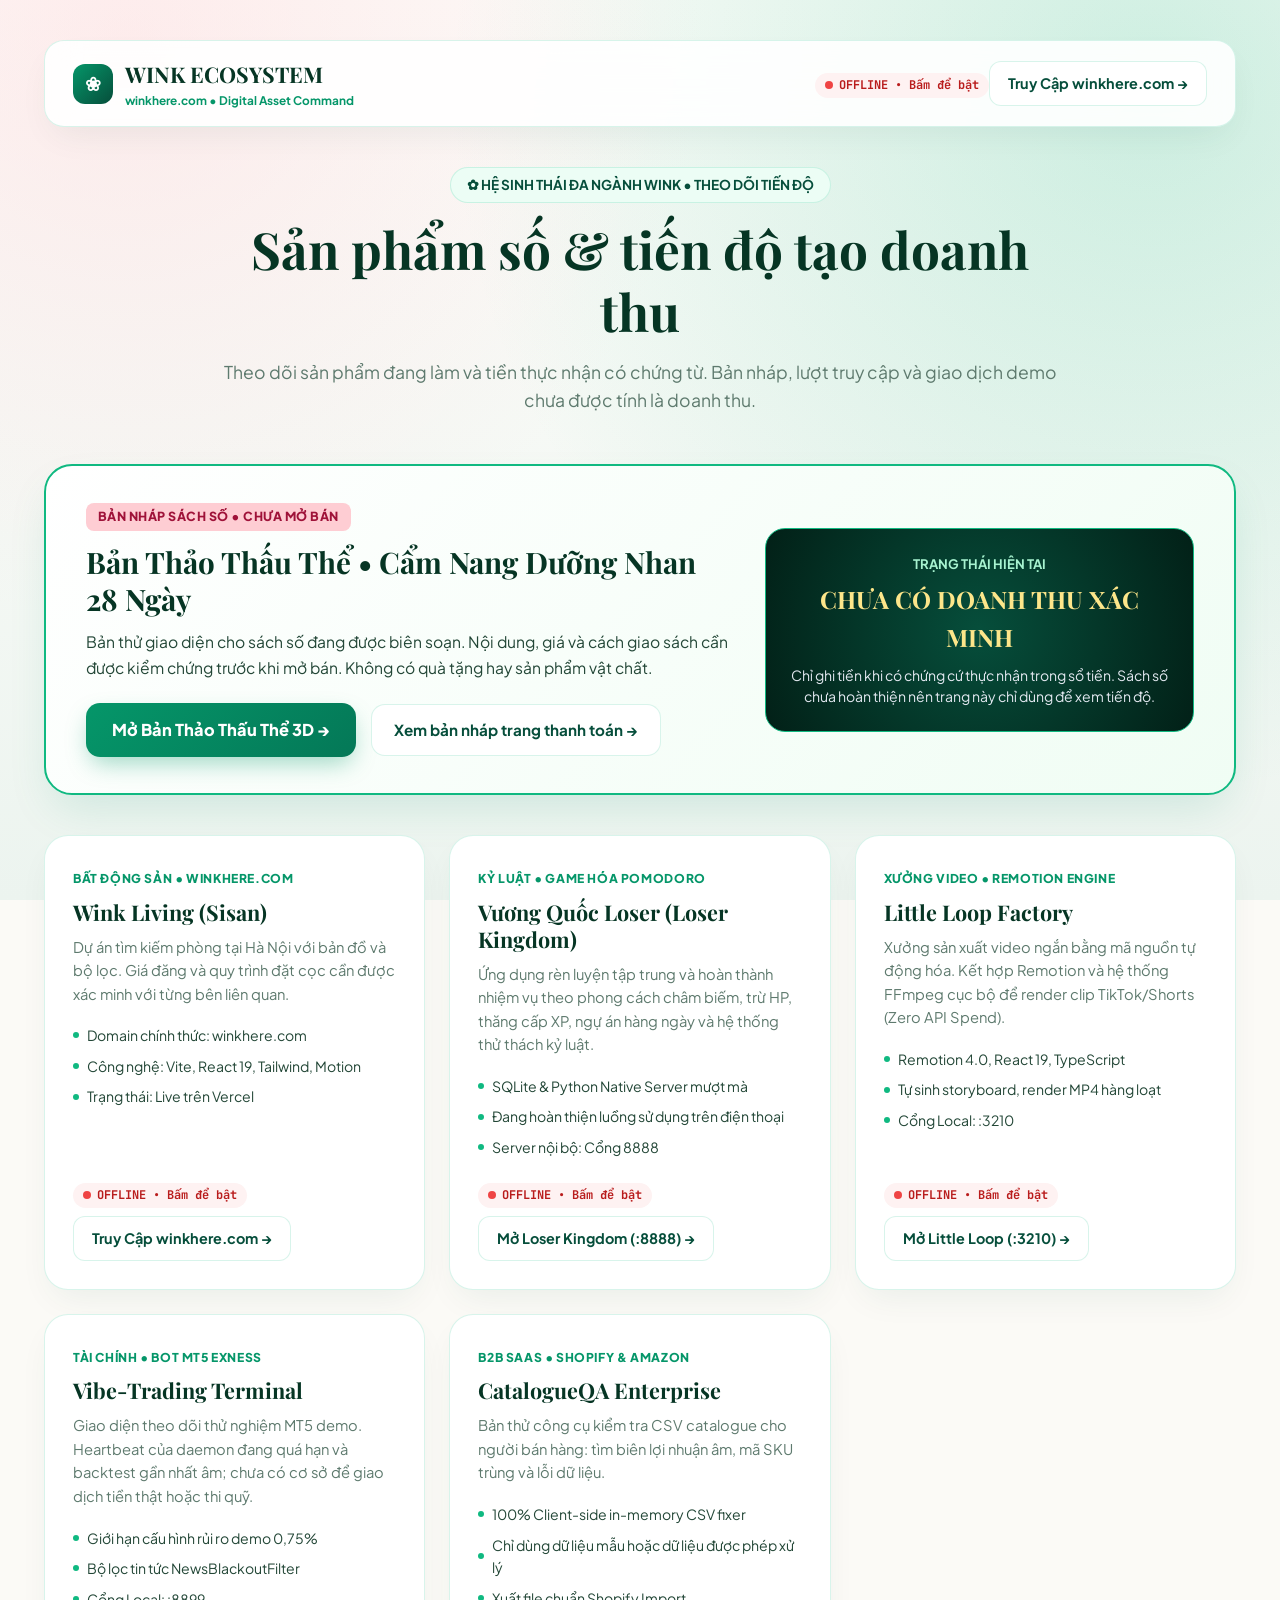
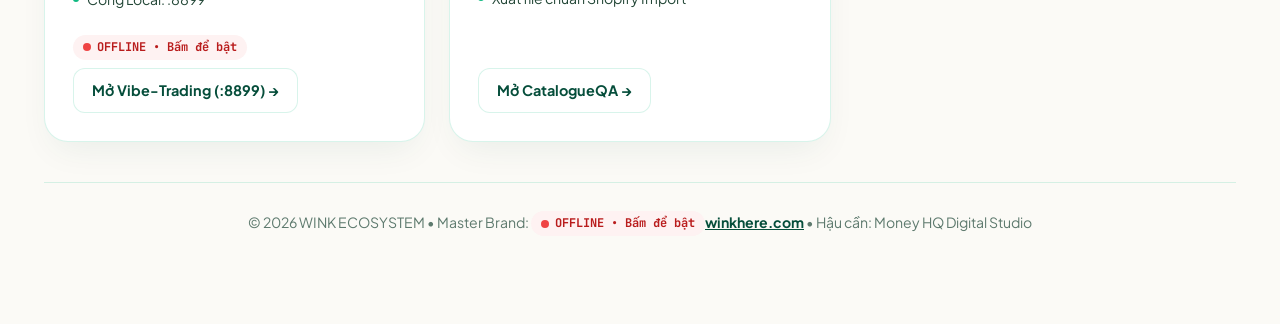
==== commit a2203846: "Connect free scout to finance and risk cycle; correct MT5 and WINK status" ====
--- a/index.html
+++ b/index.html
@@ -328,35 +328,35 @@
 
     <!-- Header -->
     <header class="hero-header">
-      <div class="hero-pill">&#10047; HỆ SINH THÁI ĐA NGÀNH WINK &bull; VẬN HÀNH TỰ ĐỘNG</div>
-      <h1>Hệ Thống Sản Phẩm Số &amp; Doanh Thu Thực</h1>
+      <div class="hero-pill">&#10047; HỆ SINH THÁI ĐA NGÀNH WINK &bull; THEO DÕI TIẾN ĐỘ</div>
+      <h1>Sản phẩm số &amp; tiến độ tạo doanh thu</h1>
       <p class="lead-text">
-        Tập trung nguồn lực vào các tài sản sinh dòng tiền mặt: Dưỡng sinh Đông Y 3D, Kỷ luật Pomodoro game hóa, Xưởng video Remotion và Bot tài chính định lượng.
+        Theo dõi sản phẩm đang làm và tiền thực nhận có chứng từ. Bản nháp, lượt truy cập và giao dịch demo chưa được tính là doanh thu.
       </p>
     </header>
 
     <!-- FLAGSHIP SPOTLIGHT: BẢN THẢO THẤU THỂ (DƯỠNG NHAN 28 NGÀY) -->
     <section class="flagship-card">
       <div>
-        <span class="flagship-badge">FLAGSHIP L4 REVENUE &bull; SỨC KHỎE &amp; DƯỠNG NHAN ĐÔNG Y</span>
+        <span class="flagship-badge">BẢN NHÁP SÁCH SỐ &bull; CHƯA MỞ BÁN</span>
         <h2 class="flagship-title">Bản Thảo Thấu Thể • Cẩm Nang Dưỡng Nhan 28 Ngày</h2>
         <p class="flagship-desc">
-          Công nghệ đồ họa 3D mô phỏng 12 đường kinh lạc và nhịp sinh học ngũ tạng. Khách hàng sở hữu Cẩm Nang 28 Ngày độc bản và được <strong>TẶNG 100% Set Trà Thảo Mộc Thượng Hạng</strong> cùng bình giữ nhiệt ship tận nơi. Tích hợp thanh toán tự động VietQR Napas 24/7 và Ví MoMo / Thẻ Visa tiện lợi.
+          Bản thử giao diện cho sách số đang được biên soạn. Nội dung, giá và cách giao sách cần được kiểm chứng trước khi mở bán. Không có quà tặng hay sản phẩm vật chất.
         </p>
         <div>
           <a class="btn-flagship" href="experiments/exp03-duong-nhan-ai-mvp/">
             Mở Bản Thảo Thấu Thể 3D &rarr;
           </a>
           <a class="btn-flagship-outline" href="experiments/exp03-duong-nhan-ai-mvp/checkout.html">
-            Trang Thanh Toán &amp; Giỏ Hàng &rarr;
+            Xem bản nháp trang thanh toán &rarr;
           </a>
         </div>
       </div>
       <div style="background: radial-gradient(circle at 50% 50%, #064e3b 0%, #022017 100%); border-radius: 20px; padding: 24px; color: #ffffff; text-align: center; border: 1.5px solid var(--brand-mint);">
-        <div style="font-size: 0.82rem; color: #a7f3d0; font-weight: 700; margin-bottom: 6px;">ĐẶC QUYỀN ĐỘT PHÁ</div>
-        <div style="font-family: var(--font-heading); font-size: 1.5rem; color: #fde68a; font-weight: 700; margin-bottom: 8px;">MUA SÁCH TẶNG TRÀ</div>
+        <div style="font-size: 0.82rem; color: #a7f3d0; font-weight: 700; margin-bottom: 6px;">TRẠNG THÁI HIỆN TẠI</div>
+        <div style="font-family: var(--font-heading); font-size: 1.5rem; color: #fde68a; font-weight: 700; margin-bottom: 8px;">CHƯA CÓ DOANH THU XÁC MINH</div>
         <p style="font-size: 0.88rem; color: #e2e8f0; line-height: 1.5;">
-          Định giá tri thức cẩm nang xứng tầm, tặng kèm set trà và vật phẩm hiện vật thật để kích hoạt chuyển đổi tức thì.
+          Chỉ ghi tiền khi có chứng cứ thực nhận trong sổ tiền. Sách số chưa hoàn thiện nên trang này chỉ dùng để xem tiến độ.
         </p>
       </div>
     </section>
@@ -370,7 +370,7 @@
           <span class="venture-tag">BẤT ĐỘNG SẢN &bull; WINKHERE.COM</span>
           <h3 class="venture-name">Wink Living (Sisan)</h3>
           <p class="venture-summary">
-            Nền tảng tìm kiếm và thuê phòng thông minh tại Hà Nội. Tích hợp bản đồ trực quan, bộ lọc đa tiêu chí, bảo đảm giá chuẩn và quản lý đặt cọc an toàn.
+            Dự án tìm kiếm phòng tại Hà Nội với bản đồ và bộ lọc. Giá đăng và quy trình đặt cọc cần được xác minh với từng bên liên quan.
           </p>
           <ul class="venture-points">
             <li><span class="bullet"></span> Domain chính thức: winkhere.com</li>
@@ -393,7 +393,7 @@
           </p>
           <ul class="venture-points">
             <li><span class="bullet"></span> SQLite &amp; Python Native Server mượt mà</li>
-            <li><span class="bullet"></span> Đã tích hợp hoàn thiện trong hệ sinh thái</li>
+            <li><span class="bullet"></span> Đang hoàn thiện luồng sử dụng trên điện thoại</li>
             <li><span class="bullet"></span> Server nội bộ: Cổng 8888</li>
           </ul>
         </div>
@@ -427,10 +427,10 @@
           <span class="venture-tag">TÀI CHÍNH &bull; BOT MT5 EXNESS</span>
           <h3 class="venture-name">Vibe-Trading Terminal</h3>
           <p class="venture-summary">
-            Trợ lý giao dịch tài chính đa tác tử kết nối Exness MT5 demo ($100k) phục vụ kế hoạch thi quỹ Prop Firm (FTMO/MFF) với kỷ luật bảo toàn vốn nghiêm ngặt.
+            Giao diện theo dõi thử nghiệm MT5 demo. Heartbeat của daemon đang quá hạn và backtest gần nhất âm; chưa có cơ sở để giao dịch tiền thật hoặc thi quỹ.
           </p>
           <ul class="venture-points">
-            <li><span class="bullet"></span> Kiểm soát rủi ro toàn danh mục dưới 0.75%</li>
+            <li><span class="bullet"></span> Giới hạn cấu hình rủi ro demo 0,75%</li>
             <li><span class="bullet"></span> Bộ lọc tin tức NewsBlackoutFilter</li>
             <li><span class="bullet"></span> Cổng Local: :8899</li>
           </ul>
@@ -446,11 +446,11 @@
           <span class="venture-tag">B2B SAAS &bull; SHOPIFY &amp; AMAZON</span>
           <h3 class="venture-name">CatalogueQA Enterprise</h3>
           <p class="venture-summary">
-            Autonomous in-browser audit engine for global e-commerce sellers. Tự động kiểm tra âm biên lợi nhuận, trùng mã SKU và làm sạch mô tả sản phẩm.
+            Bản thử công cụ kiểm tra CSV catalogue cho người bán hàng: tìm biên lợi nhuận âm, mã SKU trùng và lỗi dữ liệu.
           </p>
           <ul class="venture-points">
             <li><span class="bullet"></span> 100% Client-side in-memory CSV fixer</li>
-            <li><span class="bullet"></span> Bảo mật dữ liệu nhạy cảm tuyệt đối</li>
+            <li><span class="bullet"></span> Chỉ dùng dữ liệu mẫu hoặc dữ liệu được phép xử lý</li>
             <li><span class="bullet"></span> Xuất file chuẩn Shopify Import</li>
           </ul>
         </div>
@@ -466,5 +466,40 @@
     </footer>
   </div>
 
+  <script>
+    (async function checkVentureStatus() {
+      const checks = [
+        { sel: 'a[href*=":3210"]', url: 'http://127.0.0.1:3210/' },
+        { sel: 'a[href*=":8888"]', url: 'http://localhost:8888/' },
+        { sel: 'a[href*=":8899"]', url: 'http://127.0.0.1:8899/' },
+        { sel: 'a[href*="winkhere.com"]', url: 'https://winkhere.com/' }
+      ];
+      for (const c of checks) {
+        const btns = document.querySelectorAll(c.sel);
+        btns.forEach(async (btn) => {
+          const badge = document.createElement('div');
+          badge.style.cssText = 'display:inline-flex;align-items:center;gap:6px;font-size:0.75rem;padding:3px 10px;border-radius:999px;margin-bottom:8px;font-weight:700;font-family:var(--font-mono);';
+          try {
+            await fetch(c.url, { mode: 'no-cors', cache: 'no-store' });
+            badge.innerHTML = '<span style="width:8px;height:8px;border-radius:50%;background:#10b981;box-shadow:0 0 6px #10b981;"></span> ONLINE';
+            badge.style.background = '#ecfdf5';
+            badge.style.color = '#047857';
+          } catch {
+            badge.innerHTML = '<span style="width:8px;height:8px;border-radius:50%;background:#ef4444;"></span> OFFLINE &bull; Bấm để bật';
+            badge.style.background = '#fef2f2';
+            badge.style.color = '#b91c1c';
+            badge.style.cursor = 'pointer';
+            badge.title = 'Nhấn vào đây để hệ thống tự động khởi động service này';
+            badge.onclick = async () => {
+              badge.innerHTML = '<span style="width:8px;height:8px;border-radius:50%;background:#f59e0b;"></span> Đang bật...';
+              await fetch('/api/start-all').catch(()=>{});
+              setTimeout(() => location.reload(), 2000);
+            };
+          }
+          btn.parentElement.insertBefore(badge, btn);
+        });
+      }
+    })();
+  </script>
 </body>
 </html>
